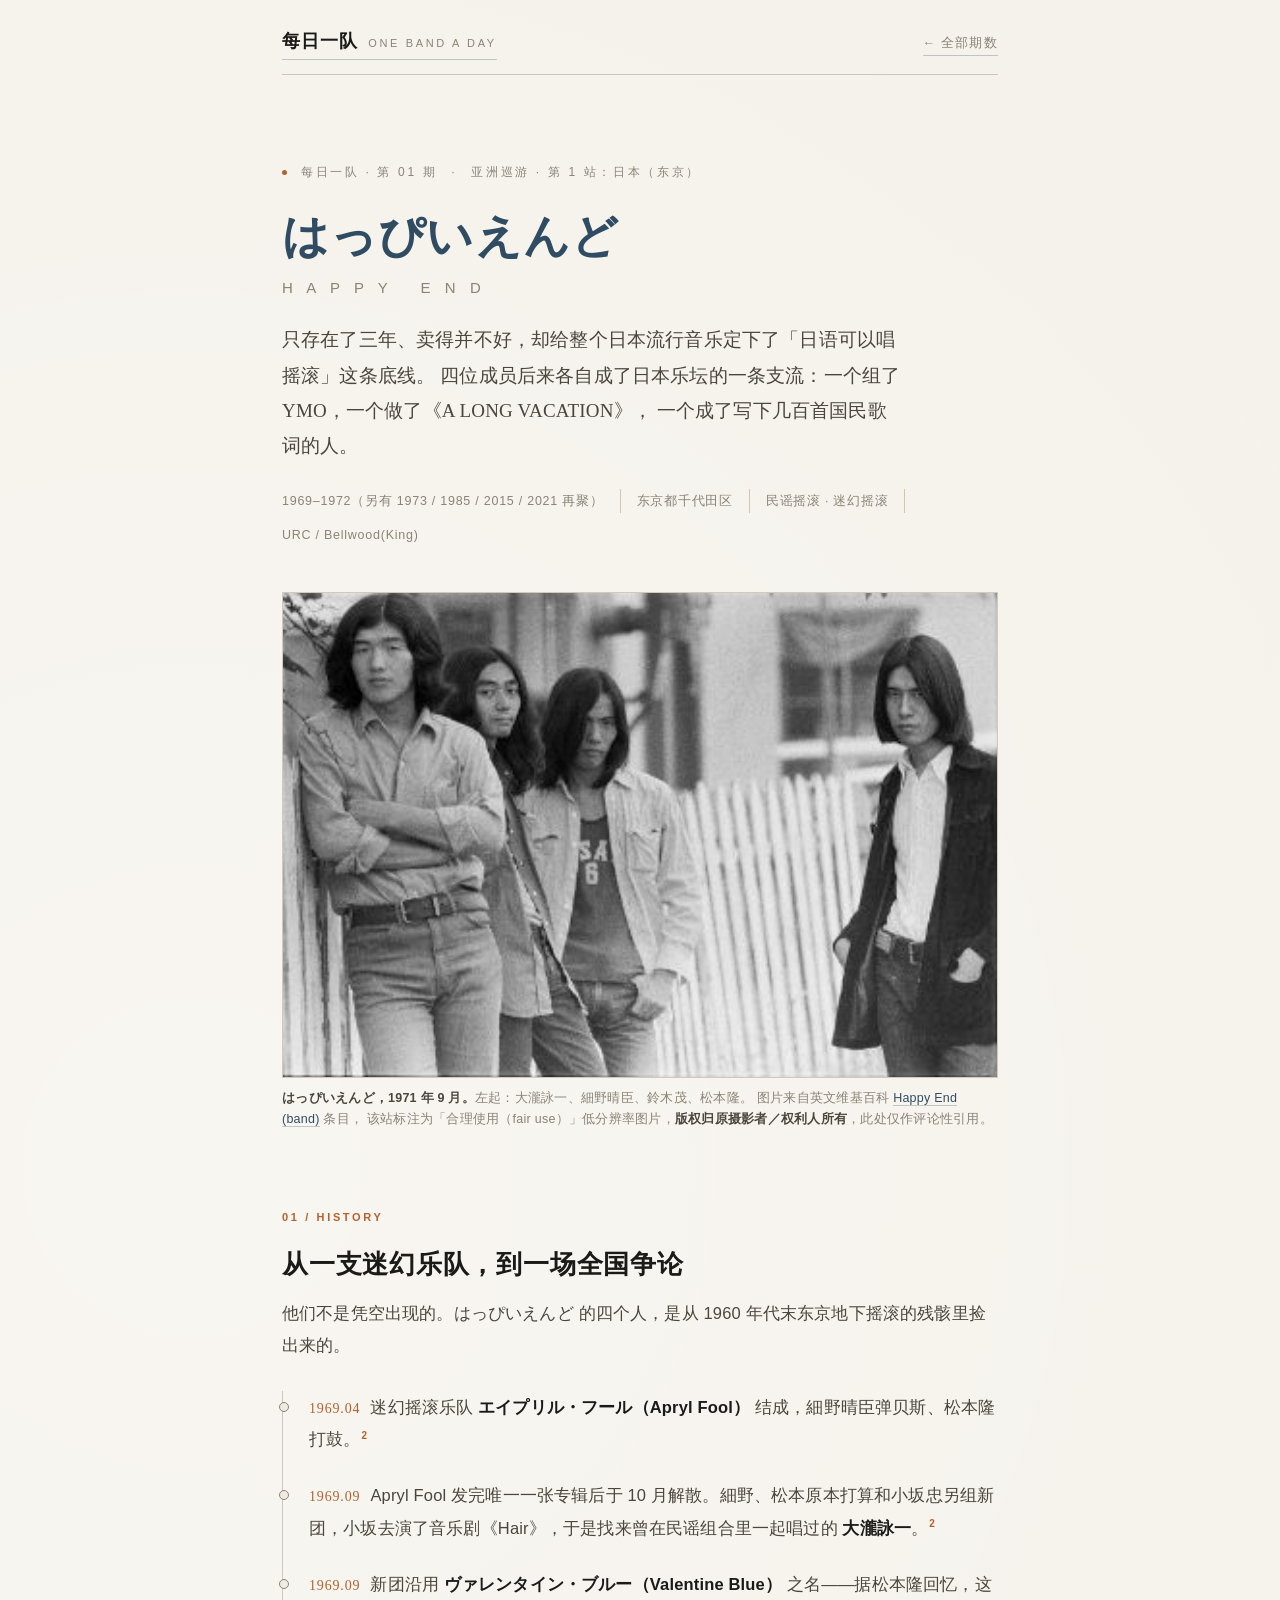
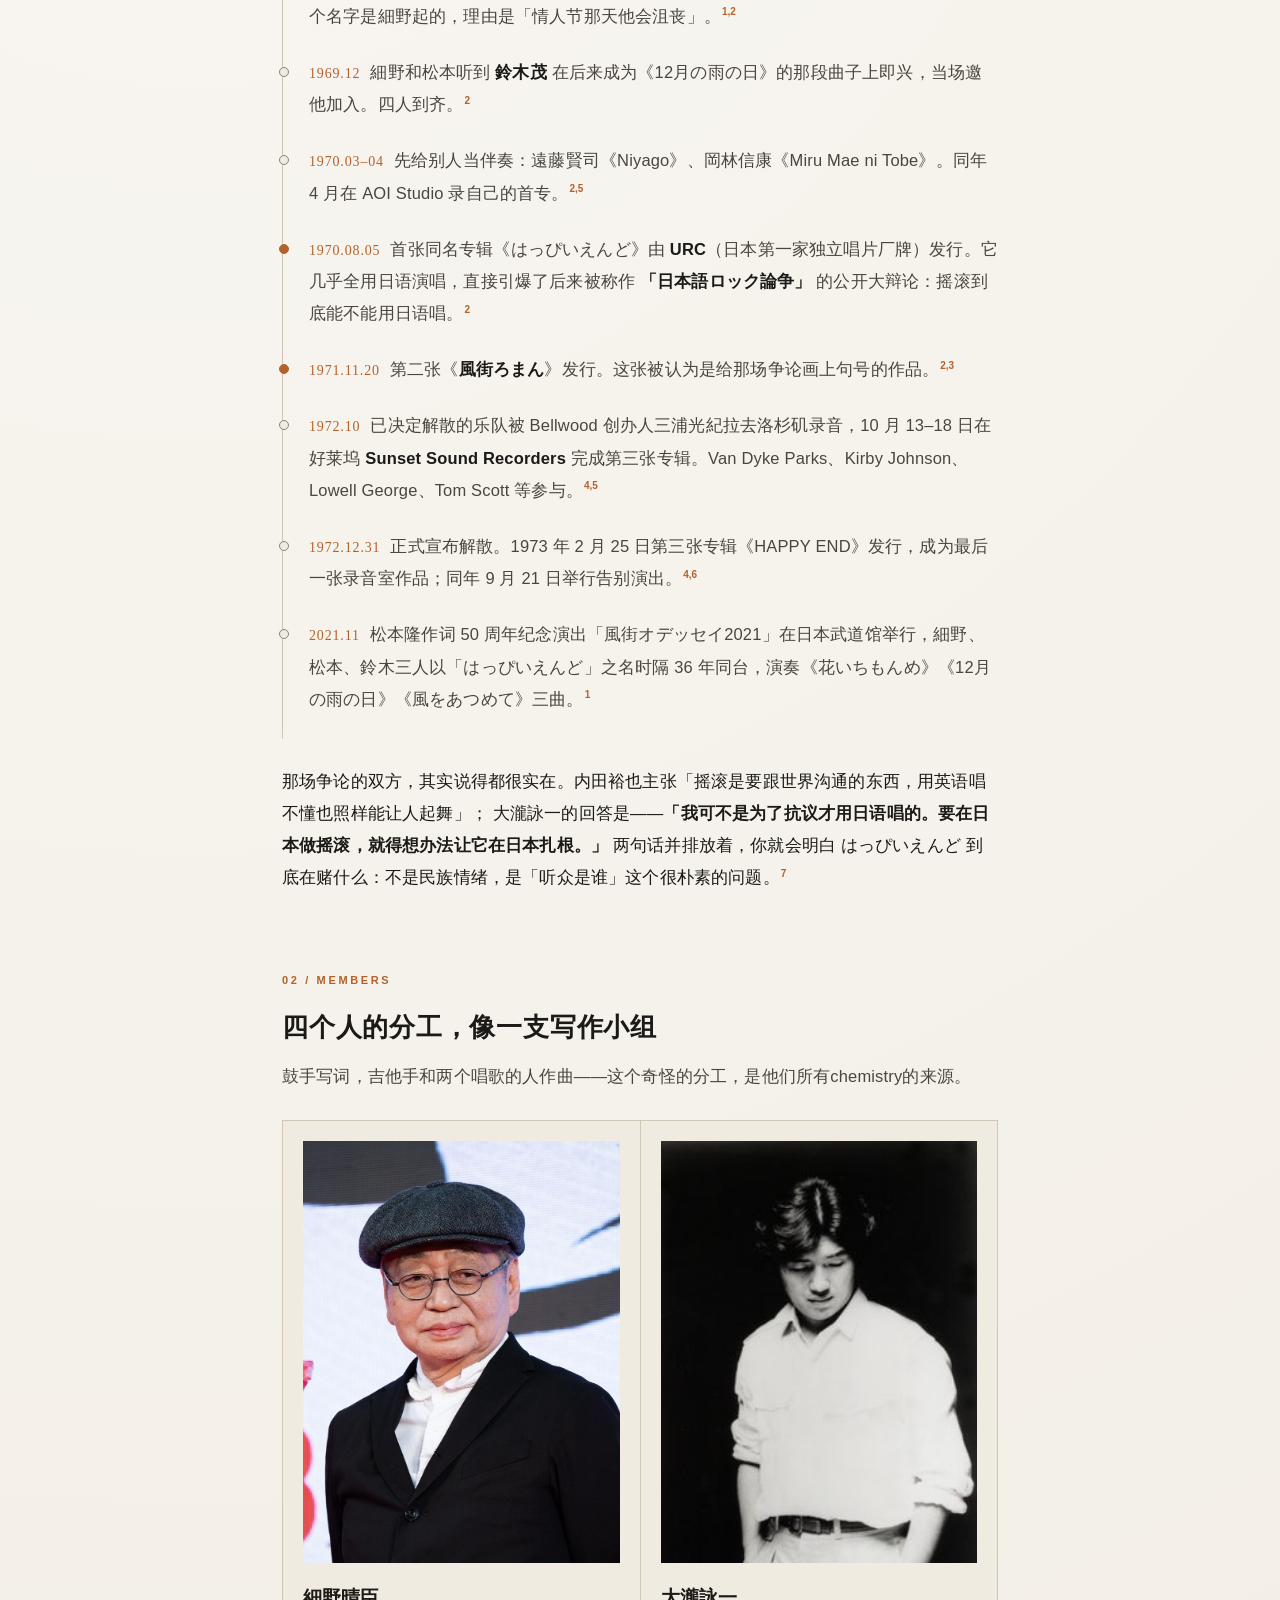
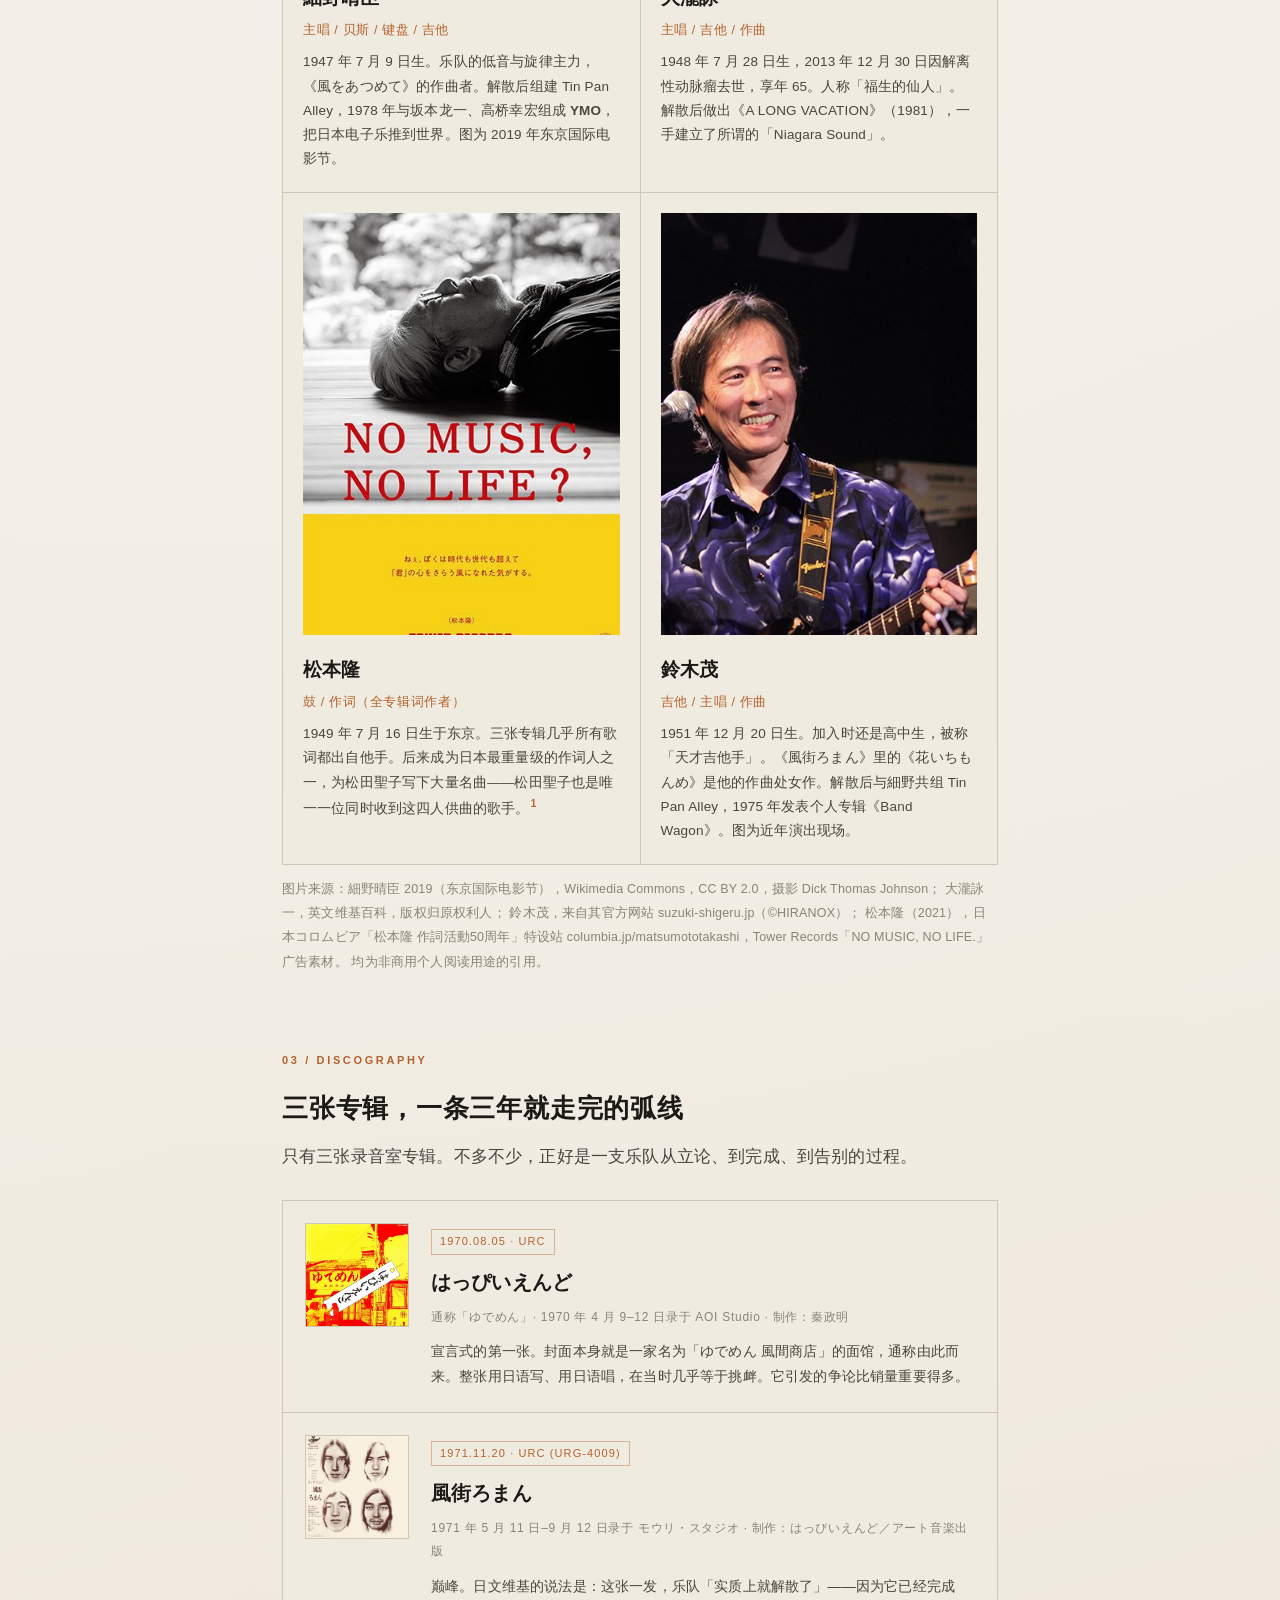
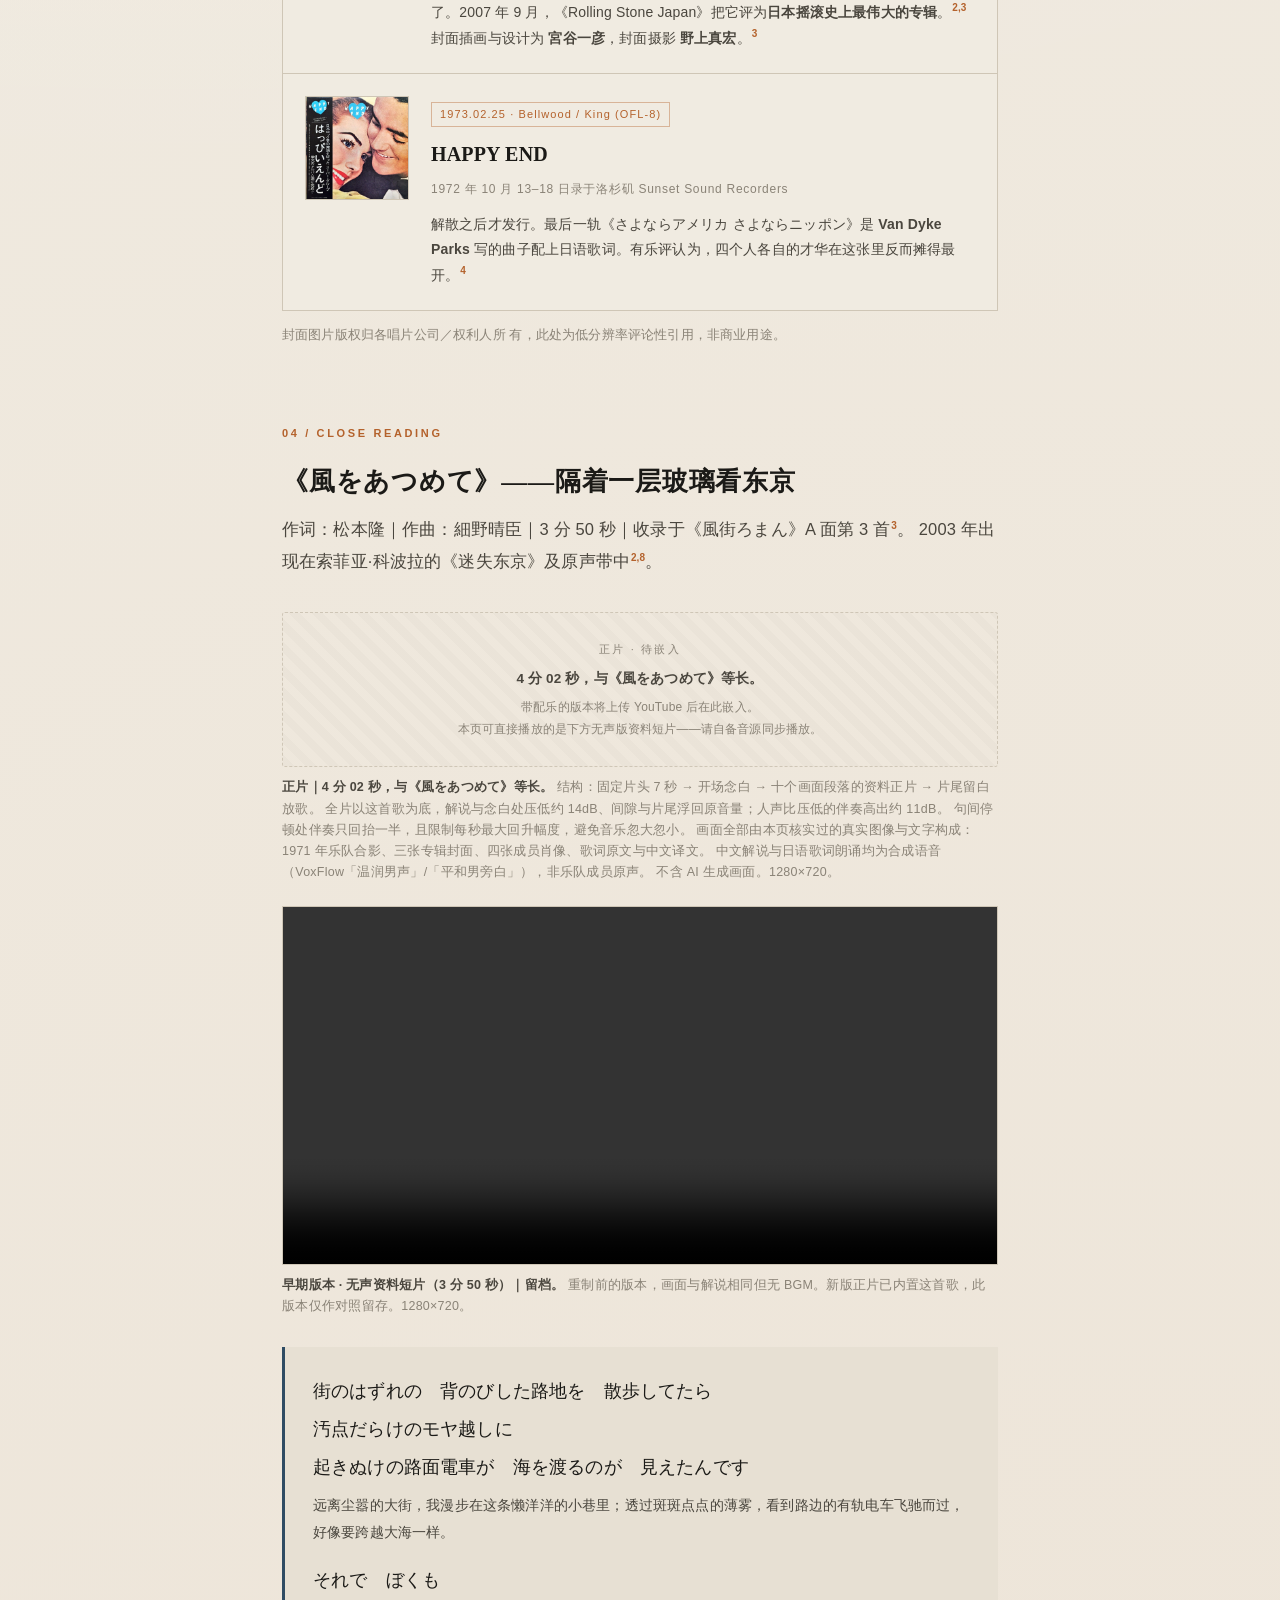
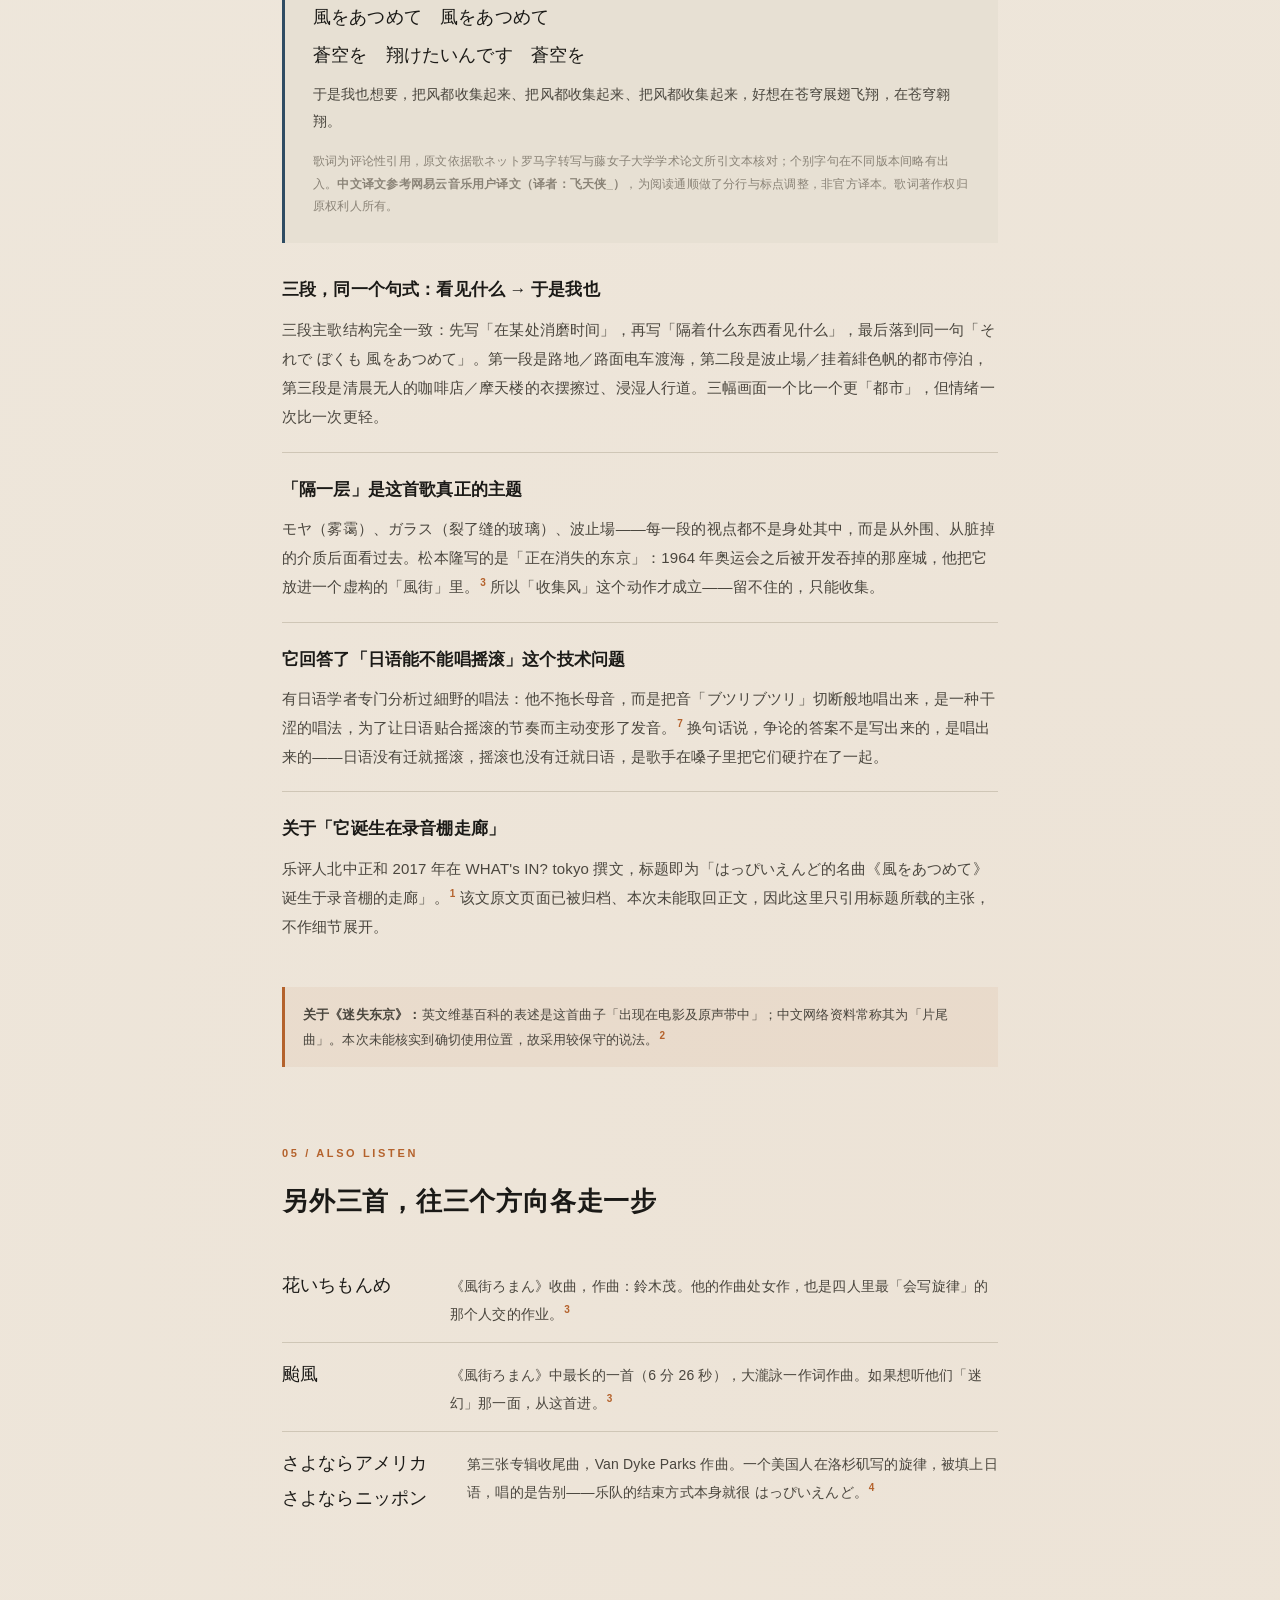
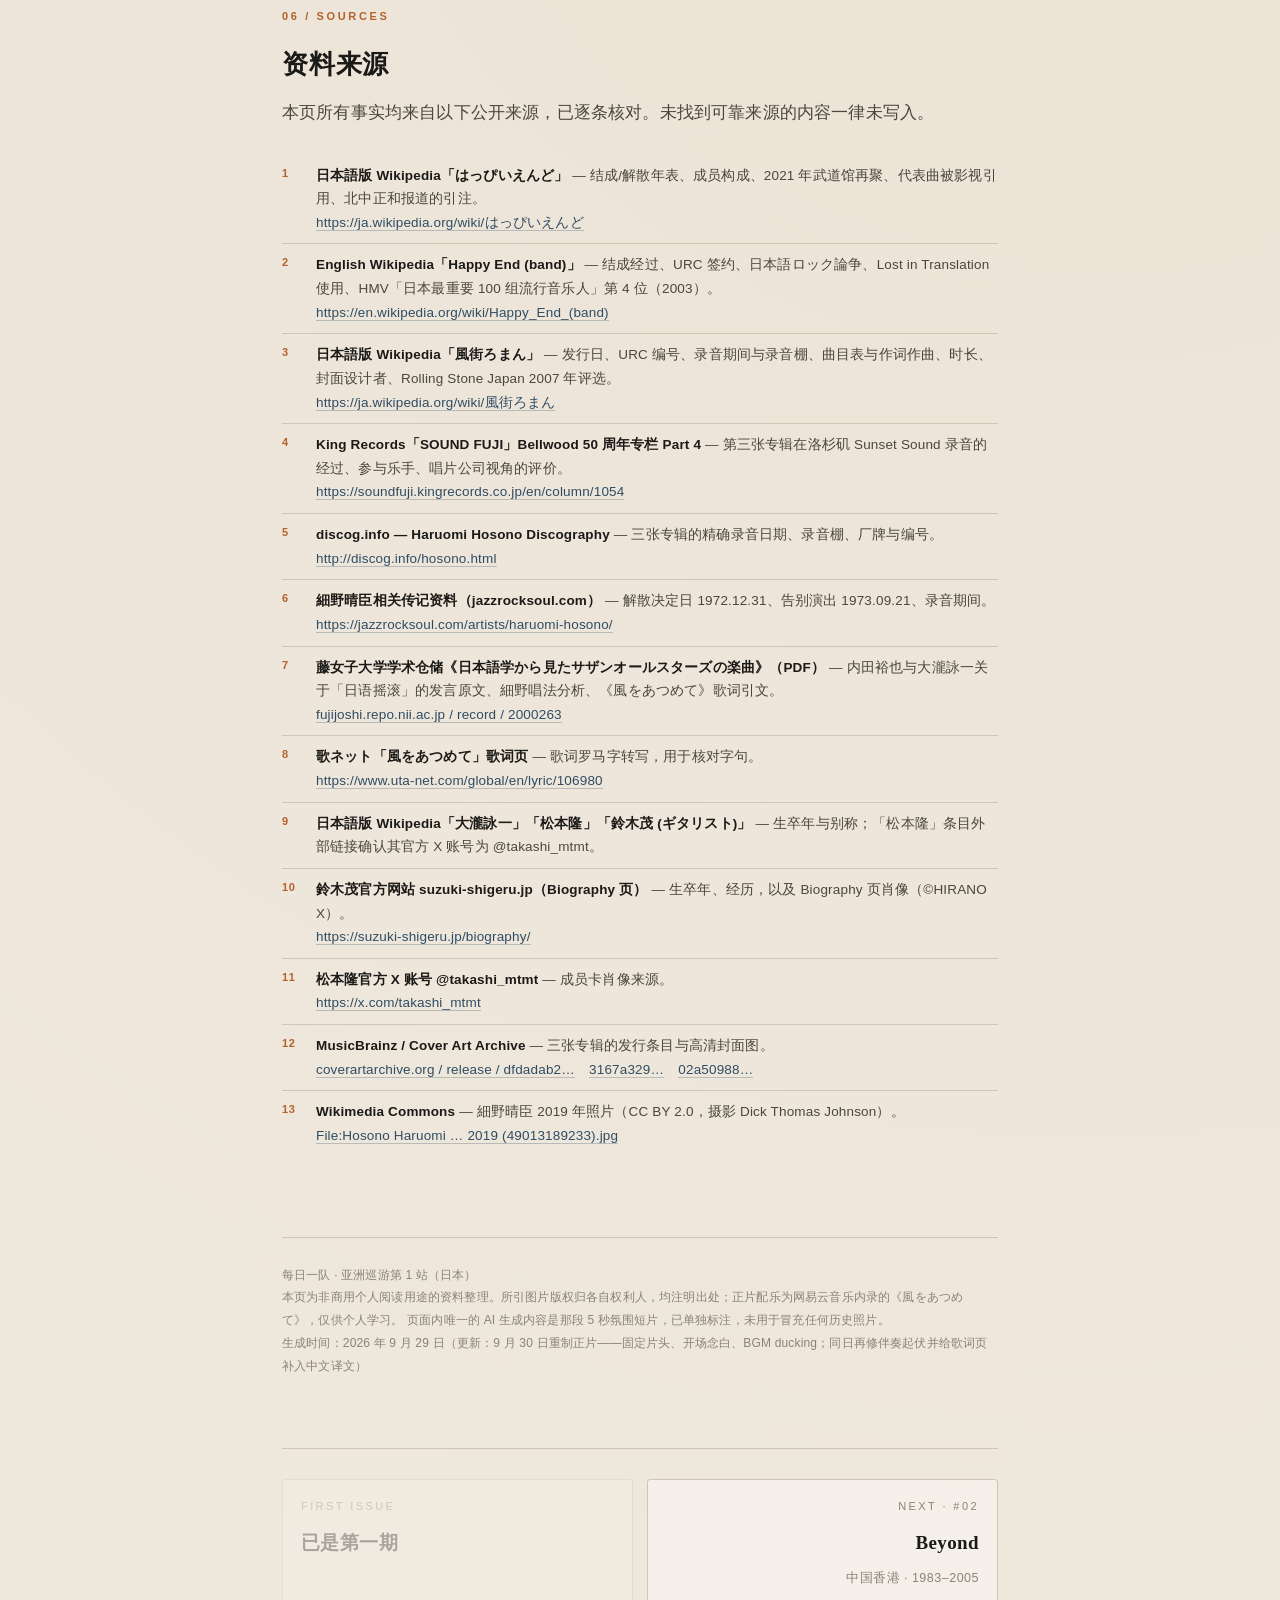
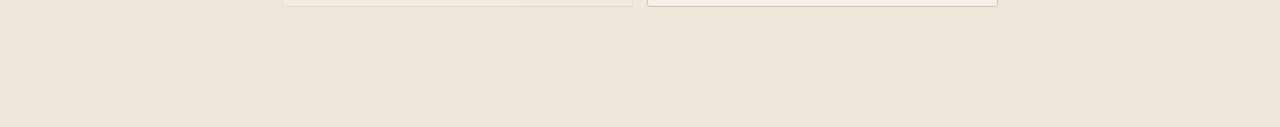
==== 01-happy-end.html @ 96186824 "每日一队 · 第01-02期（はっぴいえんど / Beyond）" ====
<!DOCTYPE html>
<html lang="zh-CN">
<head>
<meta charset="UTF-8">
<meta name="viewport" content="width=device-width, initial-scale=1.0">
<title>每日一队 #01 · はっぴいえんど（日本 · 东京）</title>
<style>
:root{
  --paper:#F0EBE1;
  --paper-2:#E7E0D3;
  --ink:#1B1A17;
  --ink-soft:#4A463E;
  --ink-faint:#8A8377;
  --sky:#2F4C63;
  --warm:#B4622C;
  --rule:#CFC6B6;
  --serif:"Songti SC","Noto Serif CJK SC","Source Han Serif SC","STSong",Georgia,serif;
  --sans:"PingFang SC","Hiragino Sans GB","Noto Sans CJK SC",-apple-system,BlinkMacSystemFont,"Helvetica Neue",sans-serif;
}
*{box-sizing:border-box;}
html{ -webkit-text-size-adjust:100%; }
body{
  margin:0; background:var(--paper); color:var(--ink);
  font-family:var(--sans); font-size:16.5px; line-height:1.95;
  letter-spacing:.01em;
  background-image:
    radial-gradient(circle at 15% 12%, rgba(255,255,255,.55), transparent 45%),
    radial-gradient(circle at 85% 78%, rgba(180,98,44,.06), transparent 50%);
}
.wrap{max-width:780px; margin:0 auto; padding:0 32px 120px;}

/* ── 页眉 ── */
.eyebrow{
  display:flex; align-items:center; gap:14px;
  padding:52px 0 0; font-size:12px; letter-spacing:.22em;
  color:var(--ink-faint); text-transform:uppercase;
}
.eyebrow .dot{width:5px;height:5px;border-radius:50%;background:var(--warm);}
h1{
  font-family:var(--serif); font-weight:600;
  font-size:clamp(38px,7vw,58px); line-height:1.18;
  margin:26px 0 6px; letter-spacing:.02em;
}
h1 .jp{display:block; font-size:clamp(30px,5.6vw,46px); color:var(--sky);}
h1 .en{display:block; font-size:15px; letter-spacing:.34em; font-family:var(--sans);
  color:var(--ink-faint); font-weight:400; margin-top:14px;}
.dek{
  font-family:var(--serif); font-size:19px; line-height:1.85; color:var(--ink-soft);
  margin:26px 0 0; max-width:620px;
}
.meta{
  display:flex; flex-wrap:wrap; gap:10px 0; margin:26px 0 0;
  font-size:12.5px; color:var(--ink-faint); letter-spacing:.06em;
}
.meta span{ padding-right:16px; margin-right:16px; border-right:1px solid var(--rule); }
.meta span:last-child{border:0;}

/* ── 主图 ── */
figure{margin:0;}
.hero{margin:44px 0 0;}
.hero img{
  width:100%; display:block; filter:contrast(1.04) saturate(.92);
  border:1px solid var(--rule);
}
figcaption{
  font-size:12.5px; color:var(--ink-faint); line-height:1.7;
  margin-top:10px; letter-spacing:.02em;
}
figcaption b{font-weight:600; color:var(--ink-soft);}

/* ── 章节 ── */
section{margin-top:76px;}
h2{
  font-family:var(--serif); font-weight:600; font-size:26px;
  margin:0 0 6px; letter-spacing:.03em;
}
h2 .num{
  font-family:var(--sans); font-size:11px; letter-spacing:.24em;
  color:var(--warm); display:block; margin-bottom:12px; text-transform:uppercase;
}
.lede{color:var(--ink-soft); margin:0 0 26px;}
p{margin:0 0 18px;}
a{color:var(--sky); text-decoration:none; border-bottom:1px solid rgba(47,76,99,.28);}
a:hover{border-bottom-color:var(--sky);}

/* 上标引用 */
sup.ref{
  font-size:10px; vertical-align:super; color:var(--warm); font-weight:600;
  padding-left:1px; letter-spacing:0;
}

/* ── 时间线 ── */
.tl{margin:30px 0 0; border-left:1px solid var(--rule); padding-left:0;}
.tl li{
  list-style:none; position:relative; padding:0 0 24px 26px; margin:0;
}
.tl li:before{
  content:""; position:absolute; left:-4.5px; top:11px;
  width:8px; height:8px; border-radius:50%;
  background:var(--paper); border:1.5px solid var(--ink-faint);
}
.tl li.key:before{background:var(--warm); border-color:var(--warm);}
.tl .yr{
  font-family:var(--serif); font-size:14px; color:var(--warm);
  letter-spacing:.06em; margin-right:10px;
}
.tl .tx{color:var(--ink-soft);}
.tl .tx b{color:var(--ink); font-weight:600;}

/* ── 成员 ── */
.members{
  display:grid; grid-template-columns:repeat(2,1fr); gap:1px;
  background:var(--rule); border:1px solid var(--rule); margin-top:28px;
}
.member{background:var(--paper); padding:20px;}
.member .ph{
  width:100%; aspect-ratio:3/4; object-fit:cover; object-position:top center;
  display:block; background:var(--paper-2); filter:saturate(.9);
}
.member .noph{
  width:100%; aspect-ratio:3/4; display:flex; flex-direction:column;
  align-items:center; justify-content:center; gap:8px;
  background:
    repeating-linear-gradient(135deg,var(--paper-2) 0 8px,transparent 8px 16px);
  border:1px dashed var(--rule); text-align:center; padding:12px;
}
.member .noph em{
  font-style:normal; font-family:var(--serif); font-size:22px; color:var(--ink);
}
.member .noph small{font-size:11px; color:var(--ink-faint); line-height:1.6;}
.member h3{
  font-family:var(--serif); font-size:19px; margin:16px 0 2px; font-weight:600;
}
.member .role{font-size:12.5px; color:var(--warm); letter-spacing:.05em; margin-bottom:8px;}
.member .bio{font-size:13.5px; line-height:1.8; color:var(--ink-soft); margin:0;}

/* ── 专辑 ── */
.albums{margin-top:28px; display:flex; flex-direction:column; gap:1px; background:var(--rule); border:1px solid var(--rule);}
.album{background:var(--paper); display:flex; gap:22px; padding:22px;}
.album img{width:104px; height:104px; object-fit:cover; flex:none; border:1px solid var(--rule);}
.album .info h3{font-family:var(--serif); font-size:20px; margin:0 0 4px; font-weight:600;}
.album .info .spec{font-size:12px; color:var(--ink-faint); letter-spacing:.06em; margin-bottom:10px;}
.album .info p{font-size:14px; line-height:1.8; color:var(--ink-soft); margin:0;}
.album .info .tag{
  display:inline-block; font-size:11px; letter-spacing:.1em; color:var(--warm);
  border:1px solid rgba(180,98,44,.4); padding:1px 8px; margin-bottom:8px;
}

/* ── 氛围短片 ── */
.film{margin:34px 0 0;}
.film video{
  width:100%; display:block; background:#111;
  border:1px solid var(--rule);
}

/* ── 歌词引用 ── */
blockquote{
  margin:30px 0; padding:26px 28px; background:var(--paper-2);
  border-left:3px solid var(--sky);
}
blockquote .jp{
  font-family:var(--serif); font-size:18px; line-height:2.1; color:var(--ink);
  display:block; margin-bottom:6px;
}
blockquote .zh{
  font-size:14px; color:var(--ink-soft); line-height:1.9; display:block;
}
blockquote .src{
  font-size:11.5px; color:var(--ink-faint); display:block; margin-top:16px;
  letter-spacing:.02em;
}

/* ── 赏析要点 ── */
.points{margin:26px 0 0; padding:0; }
.points li{
  list-style:none; padding:0 0 20px 0; margin:0;
  border-top:1px solid var(--rule); padding-top:20px;
}
.points li:first-child{border-top:0; padding-top:0;}
.points h4{
  font-family:var(--serif); font-size:17px; margin:0 0 8px; font-weight:600;
}
.points p{font-size:15px; color:var(--ink-soft); margin:0;}

/* ── 延伸曲目 ── */
.tracks{margin:26px 0 0; padding:0;}
.tracks li{
  list-style:none; display:flex; gap:18px; align-items:baseline;
  padding:14px 0; border-top:1px solid var(--rule);
}
.tracks li:first-child{border-top:0;}
.tracks .t{font-family:var(--serif); font-size:18px; min-width:150px;}
.tracks .d{font-size:14px; color:var(--ink-soft);}

/* ── 图注警告 ── */
.note{
  margin:26px 0 0; padding:16px 18px; font-size:13px; line-height:1.8;
  color:var(--ink-soft); background:rgba(180,98,44,.07);
  border-left:3px solid var(--warm);
}

/* ── 来源 ── */
.sources{margin-top:26px; padding:0; counter-reset:s;}
.sources li{
  list-style:none; counter-increment:s; position:relative;
  padding:9px 0 9px 34px; font-size:13.5px; line-height:1.75; color:var(--ink-soft);
  border-top:1px solid var(--rule); word-break:break-all;
}
.sources li:first-child{border-top:0;}
.sources li:before{
  content:counter(s); position:absolute; left:0; top:9px;
  font-size:11px; color:var(--warm); font-weight:600; letter-spacing:.05em;
}
.sources li b{color:var(--ink); font-weight:600;}

footer{
  margin-top:80px; padding-top:26px; border-top:1px solid var(--rule);
  font-size:12px; color:var(--ink-faint); line-height:1.9;
}
@media (max-width:640px){
  .wrap{padding:0 20px 80px;}
  .members{grid-template-columns:1fr;}
  .album{flex-direction:column; gap:14px;}
  .album img{width:88px;height:88px;}
  .tracks li{flex-direction:column; gap:4px;}
  .tracks .t{min-width:0;}
}
</style>
<link rel="stylesheet" href="assets/site.css">
</head>
<body>
<div class="wrap">

  <div class="site-bar">
    <a class="brand" href="index.html">每日一队<em>One Band a Day</em></a>
    <a class="back" href="index.html">← 全部期数</a>
  </div>


  <div class="eyebrow">
    <span class="dot"></span>
    <span>每日一队 · 第 01 期</span>
    <span>·</span>
    <span>亚洲巡游 · 第 1 站：日本（东京）</span>
  </div>

  <h1>
    <span class="jp">はっぴいえんど</span>
    <span class="en">H A P P Y &nbsp; E N D</span>
  </h1>

  <p class="dek">
    只存在了三年、卖得并不好，却给整个日本流行音乐定下了「日语可以唱摇滚」这条底线。
    四位成员后来各自成了日本乐坛的一条支流：一个组了 YMO，一个做了《A LONG VACATION》，
    一个成了写下几百首国民歌词的人。
  </p>

  <div class="meta">
    <span>1969–1972（另有 1973 / 1985 / 2015 / 2021 再聚）</span>
    <span>东京都千代田区</span>
    <span>民谣摇滚 · 迷幻摇滚</span>
    <span>URC / Bellwood(King)</span>
  </div>

  <figure class="hero">
    <img src="assets/HE-band-1971.jpg" alt="はっぴいえんど 1971 年合影">
    <figcaption>
      <b>はっぴいえんど，1971 年 9 月。</b>左起：大瀧詠一、細野晴臣、鈴木茂、松本隆。
      图片来自英文维基百科 <a href="https://en.wikipedia.org/wiki/Happy_End_(band)" target="_blank" rel="noopener">Happy End (band)</a> 条目，
      该站标注为「合理使用（fair use）」低分辨率图片，<b>版权归原摄影者／权利人所有</b>，此处仅作评论性引用。
    </figcaption>
  </figure>

  <!-- ═══ 01 历史 ═══ -->
  <section>
    <h2><span class="num">01 / History</span>从一支迷幻乐队，到一场全国争论</h2>
    <p class="lede">
      他们不是凭空出现的。はっぴいえんど 的四个人，是从 1960 年代末东京地下摇滚的残骸里捡出来的。
    </p>

    <ul class="tl">
      <li><span class="yr">1969.04</span><span class="tx">迷幻摇滚乐队 <b>エイプリル・フール（Apryl Fool）</b> 结成，細野晴臣弹贝斯、松本隆打鼓。</span><sup class="ref">2</sup></li>
      <li><span class="yr">1969.09</span><span class="tx">Apryl Fool 发完唯一一张专辑后于 10 月解散。細野、松本原本打算和小坂忠另组新团，小坂去演了音乐剧《Hair》，于是找来曾在民谣组合里一起唱过的 <b>大瀧詠一</b>。</span><sup class="ref">2</sup></li>
      <li><span class="yr">1969.09</span><span class="tx">新团沿用 <b>ヴァレンタイン・ブルー（Valentine Blue）</b> 之名——据松本隆回忆，这个名字是細野起的，理由是「情人节那天他会沮丧」。</span><sup class="ref">1,2</sup></li>
      <li><span class="yr">1969.12</span><span class="tx">細野和松本听到 <b>鈴木茂</b> 在后来成为《12月の雨の日》的那段曲子上即兴，当场邀他加入。四人到齐。</span><sup class="ref">2</sup></li>
      <li><span class="yr">1970.03–04</span><span class="tx">先给别人当伴奏：遠藤賢司《Niyago》、岡林信康《Miru Mae ni Tobe》。同年 4 月在 AOI Studio 录自己的首专。</span><sup class="ref">2,5</sup></li>
      <li class="key"><span class="yr">1970.08.05</span><span class="tx">首张同名专辑《はっぴいえんど》由 <b>URC</b>（日本第一家独立唱片厂牌）发行。它几乎全用日语演唱，直接引爆了后来被称作 <b>「日本語ロック論争」</b> 的公开大辩论：摇滚到底能不能用日语唱。</span><sup class="ref">2</sup></li>
      <li class="key"><span class="yr">1971.11.20</span><span class="tx">第二张《<b>風街ろまん</b>》发行。这张被认为是给那场争论画上句号的作品。</span><sup class="ref">2,3</sup></li>
      <li><span class="yr">1972.10</span><span class="tx">已决定解散的乐队被 Bellwood 创办人三浦光紀拉去洛杉矶录音，10 月 13–18 日在好莱坞 <b>Sunset Sound Recorders</b> 完成第三张专辑。Van Dyke Parks、Kirby Johnson、Lowell George、Tom Scott 等参与。</span><sup class="ref">4,5</sup></li>
      <li><span class="yr">1972.12.31</span><span class="tx">正式宣布解散。1973 年 2 月 25 日第三张专辑《HAPPY END》发行，成为最后一张录音室作品；同年 9 月 21 日举行告别演出。</span><sup class="ref">4,6</sup></li>
      <li><span class="yr">2021.11</span><span class="tx">松本隆作词 50 周年纪念演出「風街オデッセイ2021」在日本武道馆举行，細野、松本、鈴木三人以「はっぴいえんど」之名时隔 36 年同台，演奏《花いちもんめ》《12月の雨の日》《風をあつめて》三曲。</span><sup class="ref">1</sup></li>
    </ul>

    <p style="margin-top:26px">
      那场争论的双方，其实说得都很实在。内田裕也主张「摇滚是要跟世界沟通的东西，用英语唱不懂也照样能让人起舞」；
      大瀧詠一的回答是——<b>「我可不是为了抗议才用日语唱的。要在日本做摇滚，就得想办法让它在日本扎根。」</b>
      两句话并排放着，你就会明白 はっぴいえんど 到底在赌什么：不是民族情绪，是「听众是谁」这个很朴素的问题。<sup class="ref">7</sup>
    </p>
  </section>

  <!-- ═══ 02 成员 ═══ -->
  <section>
    <h2><span class="num">02 / Members</span>四个人的分工，像一支写作小组</h2>
    <p class="lede">
      鼓手写词，吉他手和两个唱歌的人作曲——这个奇怪的分工，是他们所有chemistry的来源。
    </p>

    <div class="members">
      <div class="member">
        <img class="ph" src="assets/hosono-2019-s.jpg" alt="細野晴臣（2019）">
        <h3>細野晴臣</h3>
        <div class="role">主唱 / 贝斯 / 键盘 / 吉他</div>
        <p class="bio">1947 年 7 月 9 日生。乐队的低音与旋律主力，《風をあつめて》的作曲者。解散后组建 Tin Pan Alley，1978 年与坂本龙一、高桥幸宏组成 <b>YMO</b>，把日本电子乐推到世界。图为 2019 年东京国际电影节。</p>
      </div>
      <div class="member">
        <img class="ph" src="assets/ohtaki.png" alt="大瀧詠一">
        <h3>大瀧詠一</h3>
        <div class="role">主唱 / 吉他 / 作曲</div>
        <p class="bio">1948 年 7 月 28 日生，2013 年 12 月 30 日因解离性动脉瘤去世，享年 65。人称「福生的仙人」。解散后做出《A LONG VACATION》（1981），一手建立了所谓的「Niagara Sound」。</p>
      </div>
      <div class="member">
        <img class="ph" src="assets/matsumoto-nmnl-2021.jpg" alt="松本隆（2021）" style="object-position:center 22%;">
        <h3>松本隆</h3>
        <div class="role">鼓 / 作词（全专辑词作者）</div>
        <p class="bio">1949 年 7 月 16 日生于东京。三张专辑几乎所有歌词都出自他手。后来成为日本最重量级的作词人之一，为松田聖子写下大量名曲——松田聖子也是唯一一位同时收到这四人供曲的歌手。<sup class="ref">1</sup></p>
      </div>
      <div class="member">
        <img class="ph" src="assets/suzuki-bio.jpg" alt="鈴木茂（演出现场）" style="object-position:center 28%;">
        <h3>鈴木茂</h3>
        <div class="role">吉他 / 主唱 / 作曲</div>
        <p class="bio">1951 年 12 月 20 日生。加入时还是高中生，被称「天才吉他手」。《風街ろまん》里的《花いちもんめ》是他的作曲处女作。解散后与細野共组 Tin Pan Alley，1975 年发表个人专辑《Band Wagon》。图为近年演出现场。</p>
      </div>
    </div>
    <p style="font-size:12.5px;color:var(--ink-faint);margin-top:12px">
      图片来源：細野晴臣 2019（东京国际电影节），Wikimedia Commons，CC BY 2.0，摄影 Dick Thomas Johnson；
      大瀧詠一，英文维基百科，版权归原权利人；
      鈴木茂，来自其官方网站 suzuki-shigeru.jp（©HIRANOX）；
      松本隆（2021），日本コロムビア「松本隆 作詞活動50周年」特设站 columbia.jp/matsumototakashi，Tower Records「NO MUSIC, NO LIFE.」广告素材。
      均为非商用个人阅读用途的引用。
    </p>
  </section>

  <!-- ═══ 03 三张专辑 ═══ -->
  <section>
    <h2><span class="num">03 / Discography</span>三张专辑，一条三年就走完的弧线</h2>
    <p class="lede">只有三张录音室专辑。不多不少，正好是一支乐队从立论、到完成、到告别的过程。</p>

    <div class="albums">
      <div class="album">
        <img src="assets/cover-1970-hd.jpg" alt="はっぴいえんど 首张专辑封面">
        <div class="info">
          <span class="tag">1970.08.05 · URC</span>
          <h3>はっぴいえんど</h3>
          <div class="spec">通称「ゆでめん」· 1970 年 4 月 9–12 日录于 AOI Studio · 制作：秦政明</div>
          <p>宣言式的第一张。封面本身就是一家名为「ゆでめん 風間商店」的面馆，通称由此而来。整张用日语写、用日语唱，在当时几乎等于挑衅。它引发的争论比销量重要得多。</p>
        </div>
      </div>
      <div class="album">
        <img src="assets/cover-1971-kazemachi-hd.jpg" alt="風街ろまん 专辑封面">
        <div class="info">
          <span class="tag">1971.11.20 · URC (URG-4009)</span>
          <h3>風街ろまん</h3>
          <div class="spec">1971 年 5 月 11 日–9 月 12 日录于 モウリ・スタジオ · 制作：はっぴいえんど／アート音楽出版</div>
          <p>巅峰。日文维基的说法是：这张一发，乐队「实质上就解散了」——因为它已经完成了。2007 年 9 月，《Rolling Stone Japan》把它评为<b>日本摇滚史上最伟大的专辑</b>。<sup class="ref">2,3</sup> 封面插画与设计为 <b>宮谷一彦</b>，封面摄影 <b>野上真宏</b>。<sup class="ref">3</sup></p>
        </div>
      </div>
      <div class="album">
        <img src="assets/cover-1973-hd.jpg" alt="HAPPY END 专辑封面">
        <div class="info">
          <span class="tag">1973.02.25 · Bellwood / King (OFL-8)</span>
          <h3>HAPPY END</h3>
          <div class="spec">1972 年 10 月 13–18 日录于洛杉矶 Sunset Sound Recorders</div>
          <p>解散之后才发行。最后一轨《さよならアメリカ さよならニッポン》是 <b>Van Dyke Parks</b> 写的曲子配上日语歌词。有乐评认为，四个人各自的才华在这张里反而摊得最开。<sup class="ref">4</sup></p>
        </div>
      </div>
    </div>
    <p style="font-size:12.5px;color:var(--ink-faint);margin-top:12px">
      封面图片版权归各唱片公司／权利人所 有，此处为低分辨率评论性引用，非商业用途。
    </p>
  </section>

  <!-- ═══ 04 经典赏析 ═══ -->
  <section>
    <h2><span class="num">04 / Close Reading</span>《風をあつめて》——隔着一层玻璃看东京</h2>
    <p class="lede">
      作词：松本隆｜作曲：細野晴臣｜3 分 50 秒｜收录于《風街ろまん》A 面第 3 首<sup class="ref">3</sup>。
      2003 年出现在索菲亚·科波拉的《迷失东京》及原声带中<sup class="ref">2,8</sup>。
    </p>

    <figure class="film">
          <div class="yt-slot">
      <div class="tag">正片 · 待嵌入</div>
      <p><b>4 分 02 秒，与《風をあつめて》等长。</b></p>
      <p class="why">带配乐的版本将上传 YouTube 后在此嵌入。<br>本页可直接播放的是下方无声版资料短片——请自备音源同步播放。</p>
    </div>
      <figcaption>
        <b>正片｜4 分 02 秒，与《風をあつめて》等长。</b>
        结构：固定片头 7 秒 → 开场念白 → 十个画面段落的资料正片 → 片尾留白放歌。
        全片以这首歌为底，解说与念白处压低约 14dB、间隙与片尾浮回原音量；人声比压低的伴奏高出约 11dB。
        句间停顿处伴奏只回抬一半，且限制每秒最大回升幅度，避免音乐忽大忽小。
        画面全部由本页核实过的真实图像与文字构成：1971 年乐队合影、三张专辑封面、四张成员肖像、歌词原文与中文译文。
        中文解说与日语歌词朗诵均为合成语音（VoxFlow「温润男声」/「平和男旁白」），非乐队成员原声。
        不含 AI 生成画面。1280×720。
      </figcaption>
    </figure>

    <figure class="film" style="margin-top:22px">
      <video src="01-happy-end-film.mp4" controls muted playsinline preload="metadata"></video>
      <figcaption>
        <b>早期版本 · 无声资料短片（3 分 50 秒）｜留档。</b>
        重制前的版本，画面与解说相同但无 BGM。新版正片已内置这首歌，此版本仅作对照留存。1280×720。
      </figcaption>
    </figure>

    

    <blockquote>
      <span class="jp">街のはずれの　背のびした路地を　散歩してたら<br>汚点だらけのモヤ越しに<br>起きぬけの路面電車が　海を渡るのが　見えたんです</span>
      <span class="zh">远离尘嚣的大街，我漫步在这条懒洋洋的小巷里；透过斑斑点点的薄雾，看到路边的有轨电车飞驰而过，好像要跨越大海一样。</span>
      <span class="jp" style="margin-top:16px">それで　ぼくも<br>風をあつめて　風をあつめて<br>蒼空を　翔けたいんです　蒼空を</span>
      <span class="zh">于是我也想要，把风都收集起来、把风都收集起来、把风都收集起来，好想在苍穹展翅飞翔，在苍穹翱翔。</span>
      <span class="src">歌词为评论性引用，原文依据歌ネット罗马字转写与藤女子大学学术论文所引文本核对；个别字句在不同版本间略有出入。<b>中文译文参考网易云音乐用户译文（译者：飞天侠_）</b>，为阅读通顺做了分行与标点调整，非官方译本。歌词著作权归原权利人所有。</span>
    </blockquote>

    <ul class="points">
      <li>
        <h4>三段，同一个句式：看见什么 → 于是我也</h4>
        <p>三段主歌结构完全一致：先写「在某处消磨时间」，再写「隔着什么东西看见什么」，最后落到同一句「それで ぼくも 風をあつめて」。第一段是路地／路面电车渡海，第二段是波止場／挂着緋色帆的都市停泊，第三段是清晨无人的咖啡店／摩天楼的衣摆擦过、浸湿人行道。三幅画面一个比一个更「都市」，但情绪一次比一次更轻。</p>
      </li>
      <li>
        <h4>「隔一层」是这首歌真正的主题</h4>
        <p>モヤ（雾霭）、ガラス（裂了缝的玻璃）、波止場——每一段的视点都不是身处其中，而是从外围、从脏掉的介质后面看过去。松本隆写的是「正在消失的东京」：1964 年奥运会之后被开发吞掉的那座城，他把它放进一个虚构的「風街」里。<sup class="ref">3</sup> 所以「收集风」这个动作才成立——留不住的，只能收集。</p>
      </li>
      <li>
        <h4>它回答了「日语能不能唱摇滚」这个技术问题</h4>
        <p>有日语学者专门分析过細野的唱法：他不拖长母音，而是把音「ブツリブツリ」切断般地唱出来，是一种干涩的唱法，为了让日语贴合摇滚的节奏而主动变形了发音。<sup class="ref">7</sup> 换句话说，争论的答案不是写出来的，是唱出来的——日语没有迁就摇滚，摇滚也没有迁就日语，是歌手在嗓子里把它们硬拧在了一起。</p>
      </li>
      <li>
        <h4>关于「它诞生在录音棚走廊」</h4>
        <p>乐评人北中正和 2017 年在 WHAT's IN? tokyo 撰文，标题即为「はっぴいえんど的名曲《風をあつめて》诞生于录音棚的走廊」。<sup class="ref">1</sup> 该文原文页面已被归档、本次未能取回正文，因此这里只引用标题所载的主张，不作细节展开。</p>
      </li>
    </ul>

    <div class="note">
      <b>关于《迷失东京》：</b>英文维基百科的表述是这首曲子「出现在电影及原声带中」；中文网络资料常称其为「片尾曲」。本次未能核实到确切使用位置，故采用较保守的说法。<sup class="ref">2</sup>
    </div>
  </section>

  <!-- ═══ 05 延伸 ═══ -->
  <section>
    <h2><span class="num">05 / Also Listen</span>另外三首，往三个方向各走一步</h2>
    <ul class="tracks">
      <li><span class="t">花いちもんめ</span><span class="d">《風街ろまん》收曲，作曲：鈴木茂。他的作曲处女作，也是四人里最「会写旋律」的那个人交的作业。<sup class="ref">3</sup></span></li>
      <li><span class="t">颱風</span><span class="d">《風街ろまん》中最长的一首（6 分 26 秒），大瀧詠一作词作曲。如果想听他们「迷幻」那一面，从这首进。<sup class="ref">3</sup></span></li>
      <li><span class="t">さよならアメリカ さよならニッポン</span><span class="d">第三张专辑收尾曲，Van Dyke Parks 作曲。一个美国人在洛杉矶写的旋律，被填上日语，唱的是告别——乐队的结束方式本身就很 はっぴいえんど。<sup class="ref">4</sup></span></li>
    </ul>
  </section>

  <!-- ═══ 06 来源 ═══ -->
  <section>
    <h2><span class="num">06 / Sources</span>资料来源</h2>
    <p class="lede">本页所有事实均来自以下公开来源，已逐条核对。未找到可靠来源的内容一律未写入。</p>
    <ol class="sources">
      <li><b>日本語版 Wikipedia「はっぴいえんど」</b> — 结成/解散年表、成员构成、2021 年武道馆再聚、代表曲被影视引用、北中正和报道的引注。<br><a href="https://ja.wikipedia.org/wiki/はっぴいえんど" target="_blank" rel="noopener">https://ja.wikipedia.org/wiki/はっぴいえんど</a></li>
      <li><b>English Wikipedia「Happy End (band)」</b> — 结成经过、URC 签约、日本語ロック論争、Lost in Translation 使用、HMV「日本最重要 100 组流行音乐人」第 4 位（2003）。<br><a href="https://en.wikipedia.org/wiki/Happy_End_(band)" target="_blank" rel="noopener">https://en.wikipedia.org/wiki/Happy_End_(band)</a></li>
      <li><b>日本語版 Wikipedia「風街ろまん」</b> — 发行日、URC 编号、录音期间与录音棚、曲目表与作词作曲、时长、封面设计者、Rolling Stone Japan 2007 年评选。<br><a href="https://ja.wikipedia.org/wiki/風街ろまん" target="_blank" rel="noopener">https://ja.wikipedia.org/wiki/風街ろまん</a></li>
      <li><b>King Records「SOUND FUJI」Bellwood 50 周年专栏 Part 4</b> — 第三张专辑在洛杉矶 Sunset Sound 录音的经过、参与乐手、唱片公司视角的评价。<br><a href="https://soundfuji.kingrecords.co.jp/en/column/1054" target="_blank" rel="noopener">https://soundfuji.kingrecords.co.jp/en/column/1054</a></li>
      <li><b>discog.info — Haruomi Hosono Discography</b> — 三张专辑的精确录音日期、录音棚、厂牌与编号。<br><a href="http://discog.info/hosono.html" target="_blank" rel="noopener">http://discog.info/hosono.html</a></li>
      <li><b>細野晴臣相关传记资料（jazzrocksoul.com）</b> — 解散决定日 1972.12.31、告别演出 1973.09.21、录音期间。<br><a href="https://jazzrocksoul.com/artists/haruomi-hosono/" target="_blank" rel="noopener">https://jazzrocksoul.com/artists/haruomi-hosono/</a></li>
      <li><b>藤女子大学学术仓储《日本語学から見たサザンオールスターズの楽曲》（PDF）</b> — 内田裕也与大瀧詠一关于「日语摇滚」的发言原文、細野唱法分析、《風をあつめて》歌词引文。<br><a href="https://fujijoshi.repo.nii.ac.jp/record/2000263/files/%E6%97%A5%E6%9C%AC%E8%AA%9E%E5%AD%A6%E3%81%8B%E3%82%89%E8%A6%8B%E3%81%9F%E3%82%B5%E3%82%B6%E3%83%B3%E3%82%AA%E3%83%BC%E3%83%AB%E3%82%B9%E3%82%BF%E3%83%BC%E3%82%BA%E3%81%AE%E6%A5%BD%E6%9B%B2.pdf" target="_blank" rel="noopener">fujijoshi.repo.nii.ac.jp / record / 2000263</a></li>
      <li><b>歌ネット「風をあつめて」歌词页</b> — 歌词罗马字转写，用于核对字句。<br><a href="https://www.uta-net.com/global/en/lyric/106980" target="_blank" rel="noopener">https://www.uta-net.com/global/en/lyric/106980</a></li>
      <li><b>日本語版 Wikipedia「大瀧詠一」「松本隆」「鈴木茂 (ギタリスト)」</b> — 生卒年与别称；「松本隆」条目外部链接确认其官方 X 账号为 @takashi_mtmt。</li>
      <li><b>鈴木茂官方网站 suzuki-shigeru.jp（Biography 页）</b> — 生卒年、经历，以及 Biography 页肖像（©HIRANOX）。<br><a href="https://suzuki-shigeru.jp/biography/" target="_blank" rel="noopener">https://suzuki-shigeru.jp/biography/</a></li>
      <li><b>松本隆官方 X 账号 @takashi_mtmt</b> — 成员卡肖像来源。<br><a href="https://x.com/takashi_mtmt" target="_blank" rel="noopener">https://x.com/takashi_mtmt</a></li>
      <li><b>MusicBrainz / Cover Art Archive</b> — 三张专辑的发行条目与高清封面图。<br><a href="https://coverartarchive.org/release/dfdadab2-459e-4694-9a2c-918adeeb03cc" target="_blank" rel="noopener">coverartarchive.org / release / dfdadab2…</a>　<a href="https://coverartarchive.org/release/3167a329-c77f-4c13-b44d-cc1003e3a9c3" target="_blank" rel="noopener">3167a329…</a>　<a href="https://coverartarchive.org/release/02a50988-dedf-4154-920e-b28730ca7ab5" target="_blank" rel="noopener">02a50988…</a></li>
      <li><b>Wikimedia Commons</b> — 細野晴臣 2019 年照片（CC BY 2.0，摄影 Dick Thomas Johnson）。<br><a href="https://commons.wikimedia.org/wiki/File:Hosono_Haruomi_from_%22No_Smoking%22_at_Opening_Ceremony_of_the_Tokyo_International_Film_Festival_2019_(49013189233).jpg" target="_blank" rel="noopener">File:Hosono Haruomi … 2019 (49013189233).jpg</a></li>
    </ol>
  </section>

  <footer>
    每日一队 · 亚洲巡游第 1 站（日本）<br>
    本页为非商用个人阅读用途的资料整理。所引图片版权归各自权利人，均注明出处；正片配乐为网易云音乐内录的《風をあつめて》，仅供个人学习。
    页面内唯一的 AI 生成内容是那段 5 秒氛围短片，已单独标注，未用于冒充任何历史照片。<br>
    生成时间：2026 年 9 月 29 日（更新：9 月 30 日重制正片——固定片头、开场念白、BGM ducking；同日再修伴奏起伏并给歌词页补入中文译文）
  </footer>

<nav class="pager">
  <span class="void"><span class="dir">First Issue</span><span class="ttl">已是第一期</span></span>
  <a class="next" href="02-beyond.html"><span class="dir">Next · #02</span><span class="ttl">Beyond</span><span class="sub">中国香港 · 1983–2005</span></a>
</nav>

</div>
</body>
</html>
---- assets/site.css ----
/* ============================================================
   站点级样式 · 每日一队
   只定义「站点」层面的东西（页眉 / 页脚 / 上下期导航 / 首页卡片）
   不覆盖各期内页已有的内联样式，class 全部独立命名
   ============================================================ */

/* ── 站点页眉 ── */
.site-bar{
  display:flex; align-items:baseline; justify-content:space-between;
  gap:16px; flex-wrap:wrap;
  padding:24px 0 14px; margin-bottom:34px;
  border-bottom:1px solid var(--rule, #CFC6B6);
}
.site-bar .brand{
  font-family:var(--serif); font-size:18px; font-weight:600;
  letter-spacing:.06em; color:var(--ink, #1B1A17); text-decoration:none;
}
.site-bar .brand em{
  font-style:normal; font-family:var(--sans); font-weight:400;
  font-size:11px; letter-spacing:.24em; color:var(--ink-faint, #8A8377);
  margin-left:10px; text-transform:uppercase;
}
.site-bar .back{
  font-size:12.5px; letter-spacing:.1em; color:var(--ink-faint, #8A8377);
  text-decoration:none; white-space:nowrap;
}
.site-bar .back:hover{ color:var(--warm, #B4622C); }

/* ── 上下期导航 ── */
.pager{
  margin:70px 0 0; padding:30px 0 0;
  border-top:1px solid var(--rule, #CFC6B6);
  display:flex; gap:14px; flex-wrap:wrap;
}
.pager a, .pager .void{
  flex:1 1 220px; text-decoration:none; color:var(--ink, #1B1A17);
  border:1px solid var(--rule, #CFC6B6); border-radius:3px;
  padding:16px 18px; background:rgba(255,255,255,.35);
  transition:border-color .18s, background .18s;
}
.pager a:hover{ border-color:var(--warm, #B4622C); background:rgba(255,255,255,.72); }
.pager .void{ opacity:.32; }
.pager .dir{
  display:block; font-size:11px; letter-spacing:.22em;
  color:var(--ink-faint, #8A8377); text-transform:uppercase;
}
.pager .ttl{
  display:block; font-family:var(--serif); font-size:19px;
  font-weight:600; margin-top:7px; letter-spacing:.02em;
}
.pager .sub{
  display:block; font-size:12.5px; color:var(--ink-faint, #8A8377);
  margin-top:5px; letter-spacing:.04em;
}
.pager .next{ text-align:right; }

/* ── 视频位：YouTube 待嵌入占位 ── */
.yt-slot{
  border:1px dashed var(--rule, #CFC6B6); border-radius:3px;
  padding:26px 20px; text-align:center; margin:18px 0 0;
  background:repeating-linear-gradient(45deg,
    rgba(0,0,0,.014) 0 8px, transparent 8px 16px);
}
.yt-slot .tag{
  font-size:11px; letter-spacing:.2em; color:var(--ink-faint, #8A8377);
  text-transform:uppercase;
}
.yt-slot p{
  margin:.5em 0 0; font-size:13.5px; line-height:1.8;
  color:var(--ink-soft, #4A463E);
}
.yt-slot .why{ font-size:12px; color:var(--ink-faint, #8A8377); }

/* ============================================================
   首页
   ============================================================ */
.home-hero{ padding:64px 0 0; }
.home-hero .kicker{
  font-size:11px; letter-spacing:.26em; color:var(--warm, #B4622C);
  text-transform:uppercase;
}
.home-hero h1{
  font-family:var(--serif); font-weight:600;
  font-size:clamp(34px,6vw,52px); line-height:1.2;
  margin:20px 0 0; letter-spacing:.02em;
}
.home-hero .lede{
  font-family:var(--serif); font-size:19px; line-height:1.9;
  color:var(--ink-soft, #4A463E); margin:22px 0 0; max-width:620px;
}
.route{
  margin:34px 0 0; font-size:13.5px; color:var(--ink-soft, #4A463E);
  letter-spacing:.03em; line-height:2;
}
.route .done{ color:var(--ink, #1B1A17); }
.route .todo{ color:var(--ink-faint, #8A8377); }

/* 期数列表 */
.issues{ margin:56px 0 0; }
.issues .sec{
  font-size:11px; letter-spacing:.24em; color:var(--ink-faint, #8A8377);
  text-transform:uppercase; padding-bottom:14px;
  border-bottom:1px solid var(--rule, #CFC6B6);
}
.card{
  display:flex; gap:22px; align-items:flex-start;
  padding:26px 0; border-bottom:1px solid var(--rule, #CFC6B6);
  text-decoration:none; color:inherit; transition:opacity .18s;
}
.card:hover{ opacity:.72; }
.card .thumb{
  flex:0 0 148px; width:148px; aspect-ratio:1/1; object-fit:cover;
  border-radius:2px; background:var(--paper-2, #E7E0D3);
}
.card .body{ flex:1; min-width:0; }
.card .no{
  font-size:11px; letter-spacing:.22em; color:var(--warm, #B4622C);
}
.card h2{
  font-family:var(--serif); font-size:26px; font-weight:600;
  margin:8px 0 0; letter-spacing:.02em; line-height:1.3;
}
.card .jp{
  font-size:14px; color:var(--sky, #2F4C63); margin-left:10px;
  letter-spacing:.04em;
}
.card .tagline{
  font-family:var(--serif); font-size:15.5px; line-height:1.85;
  color:var(--ink-soft, #4A463E); margin:10px 0 0;
}
.card .facts{
  margin:12px 0 0; font-size:12px; letter-spacing:.06em;
  color:var(--ink-faint, #8A8377);
}
.card .facts span{ margin-right:14px; }

/* 首页页脚 */
.home-foot{
  margin:64px 0 0; padding:26px 0 0;
  border-top:1px solid var(--rule, #CFC6B6);
  font-size:12.5px; line-height:1.9; color:var(--ink-faint, #8A8377);
}

@media (max-width:560px){
  .card{ flex-direction:column; gap:14px; }
  .card .thumb{ flex:0 0 auto; width:100%; }
  .pager .next{ text-align:left; }
  .site-bar{ margin-bottom:24px; }
}
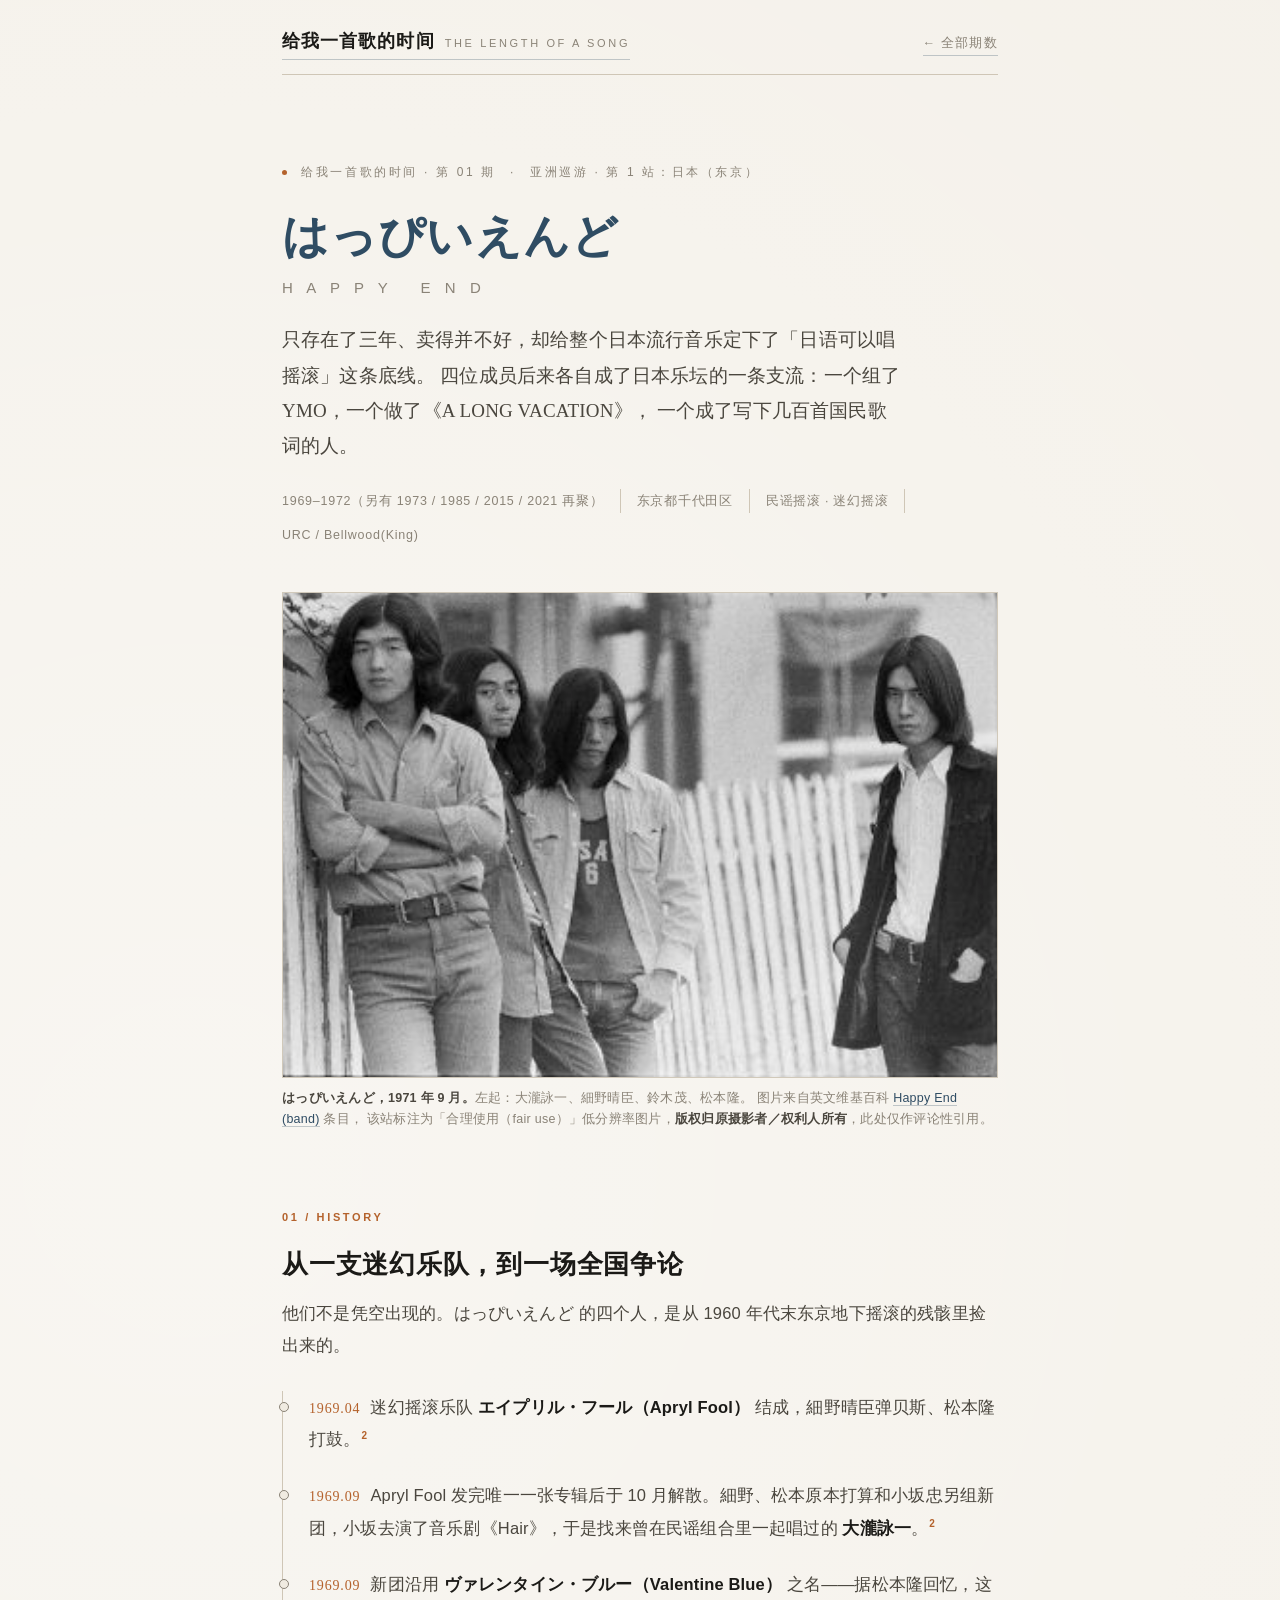
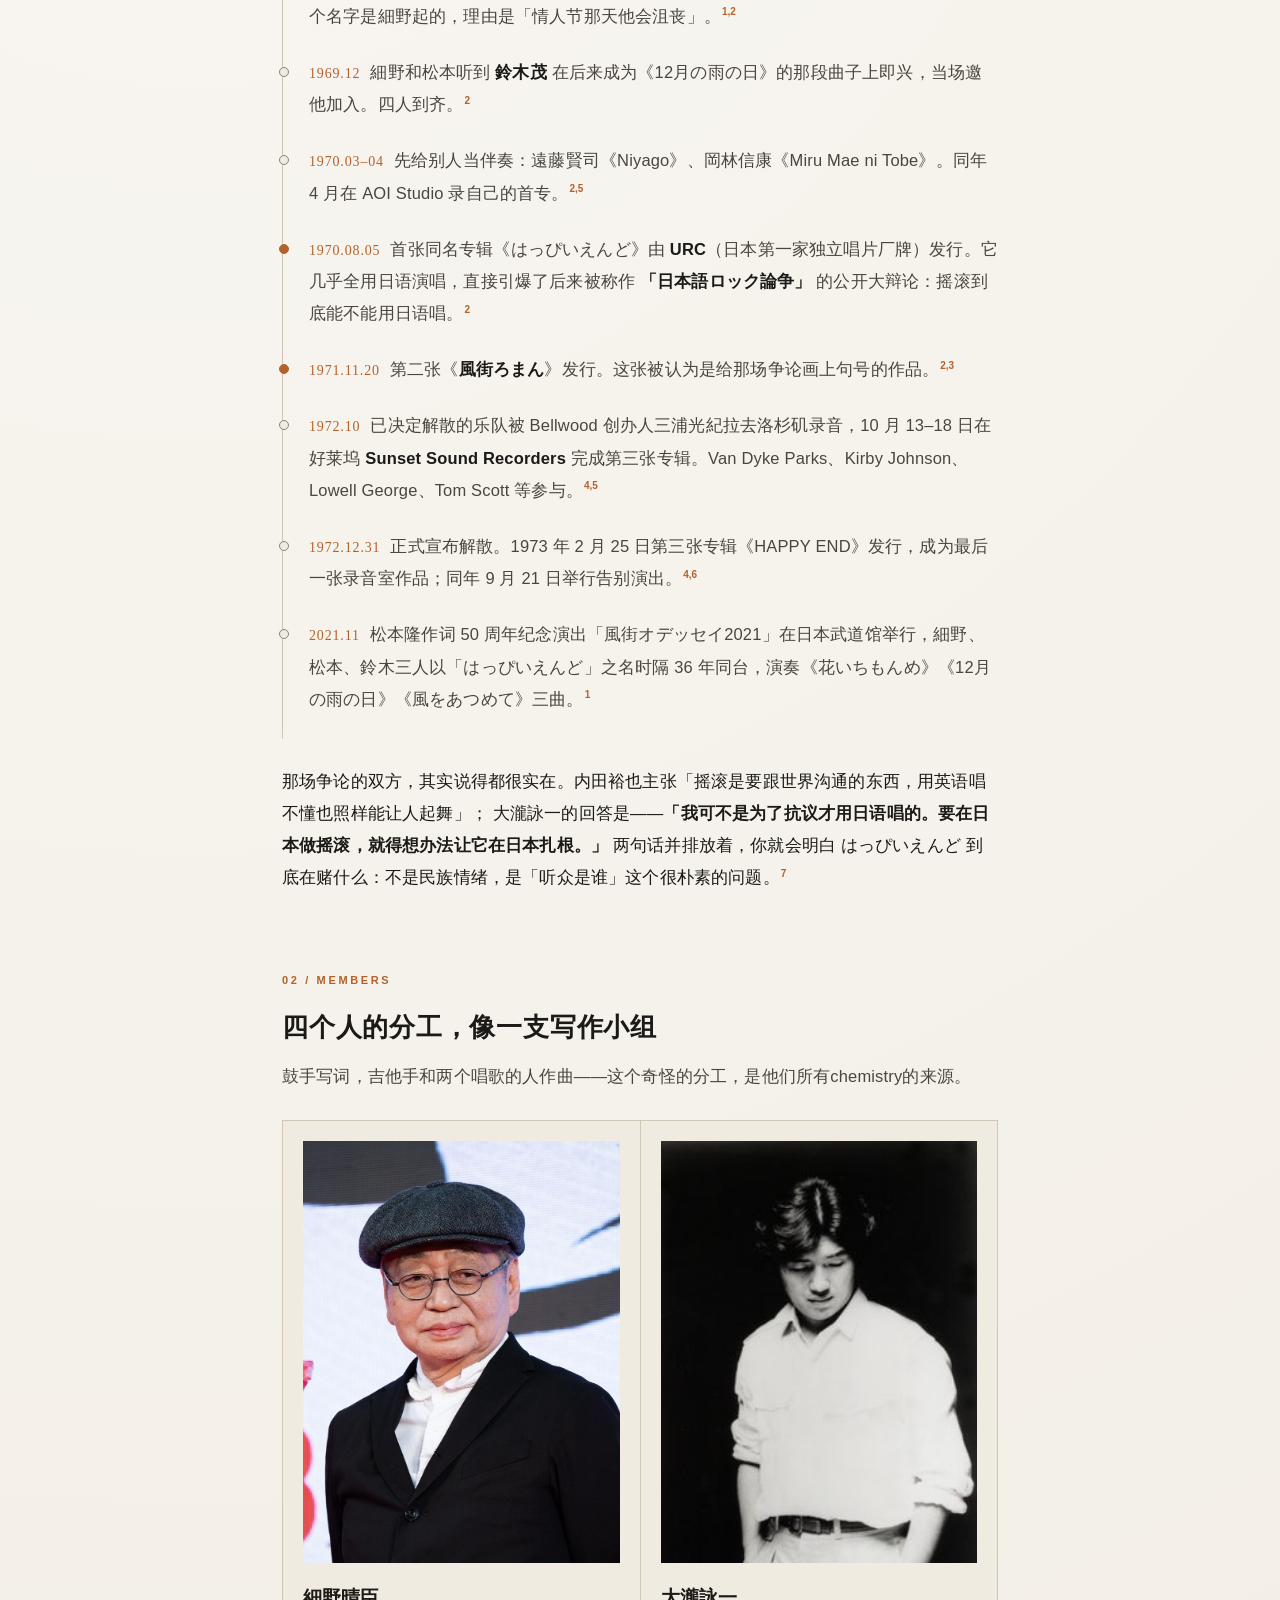
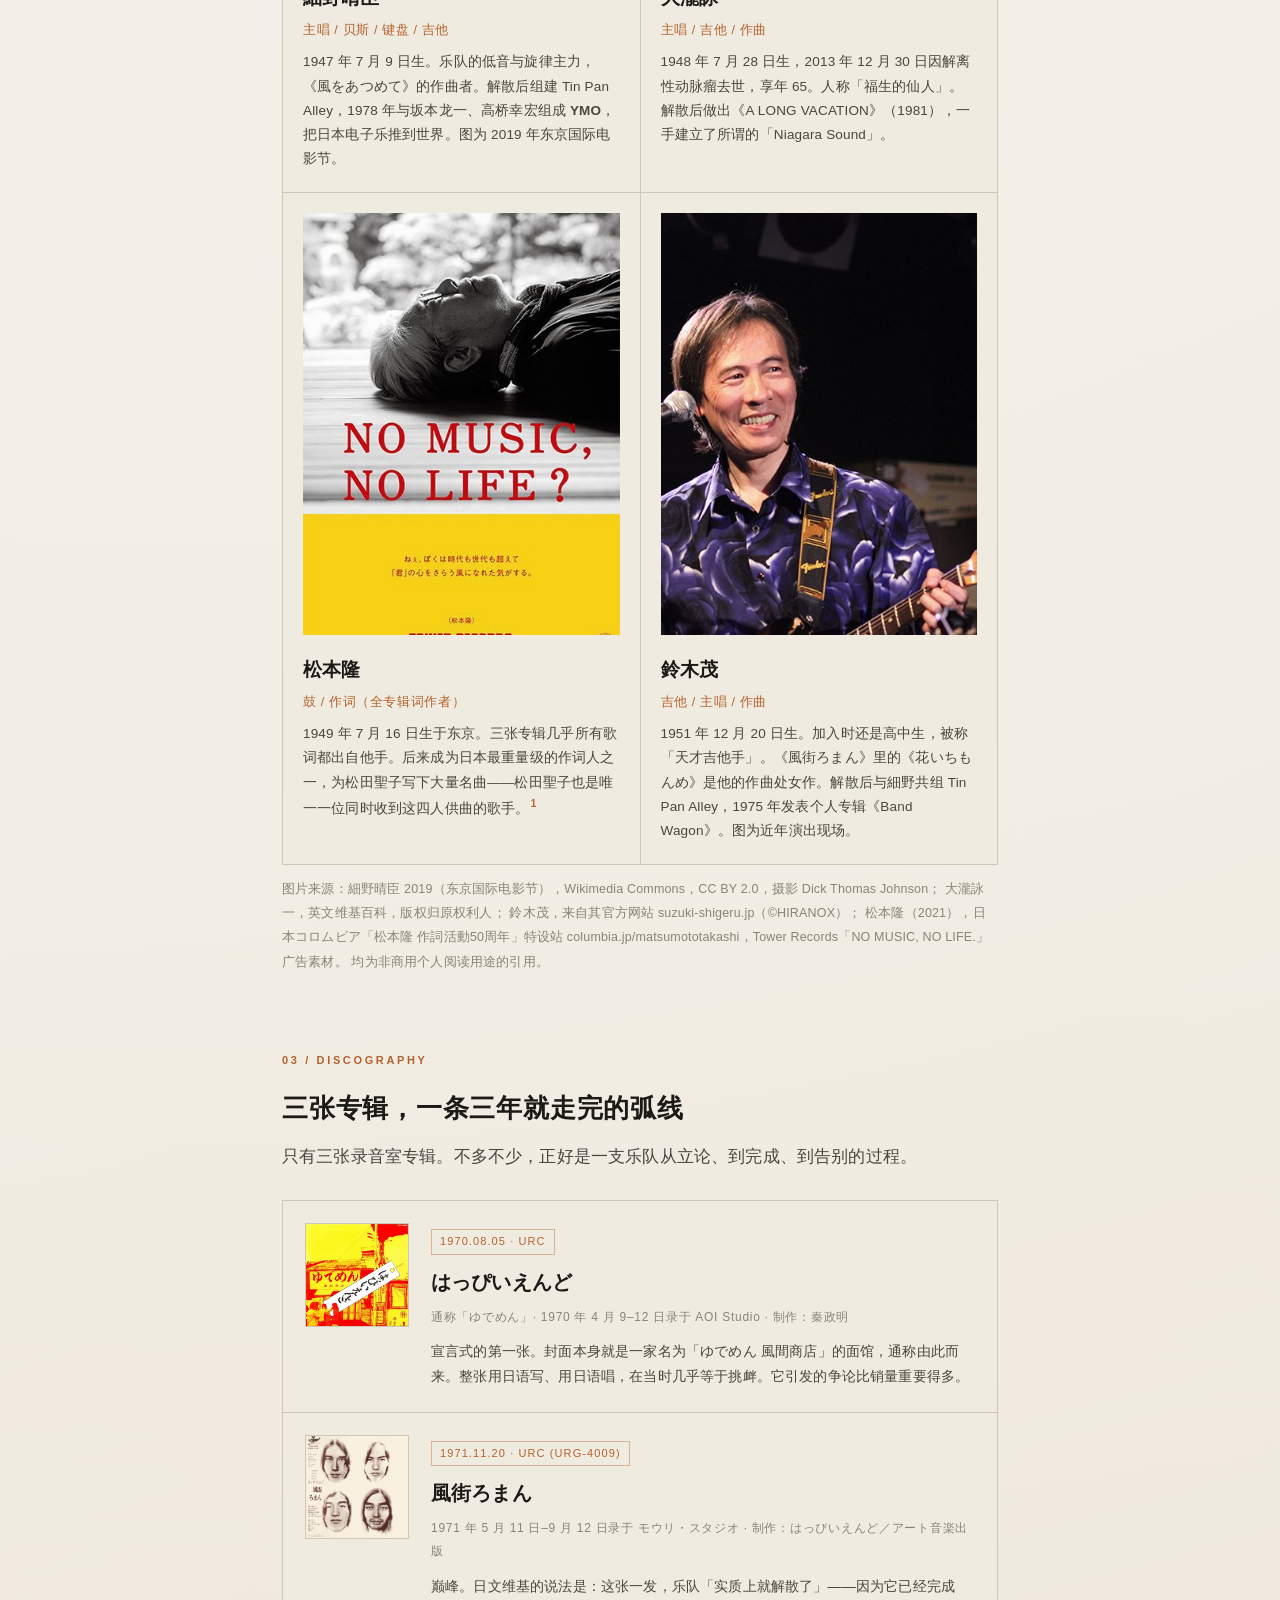
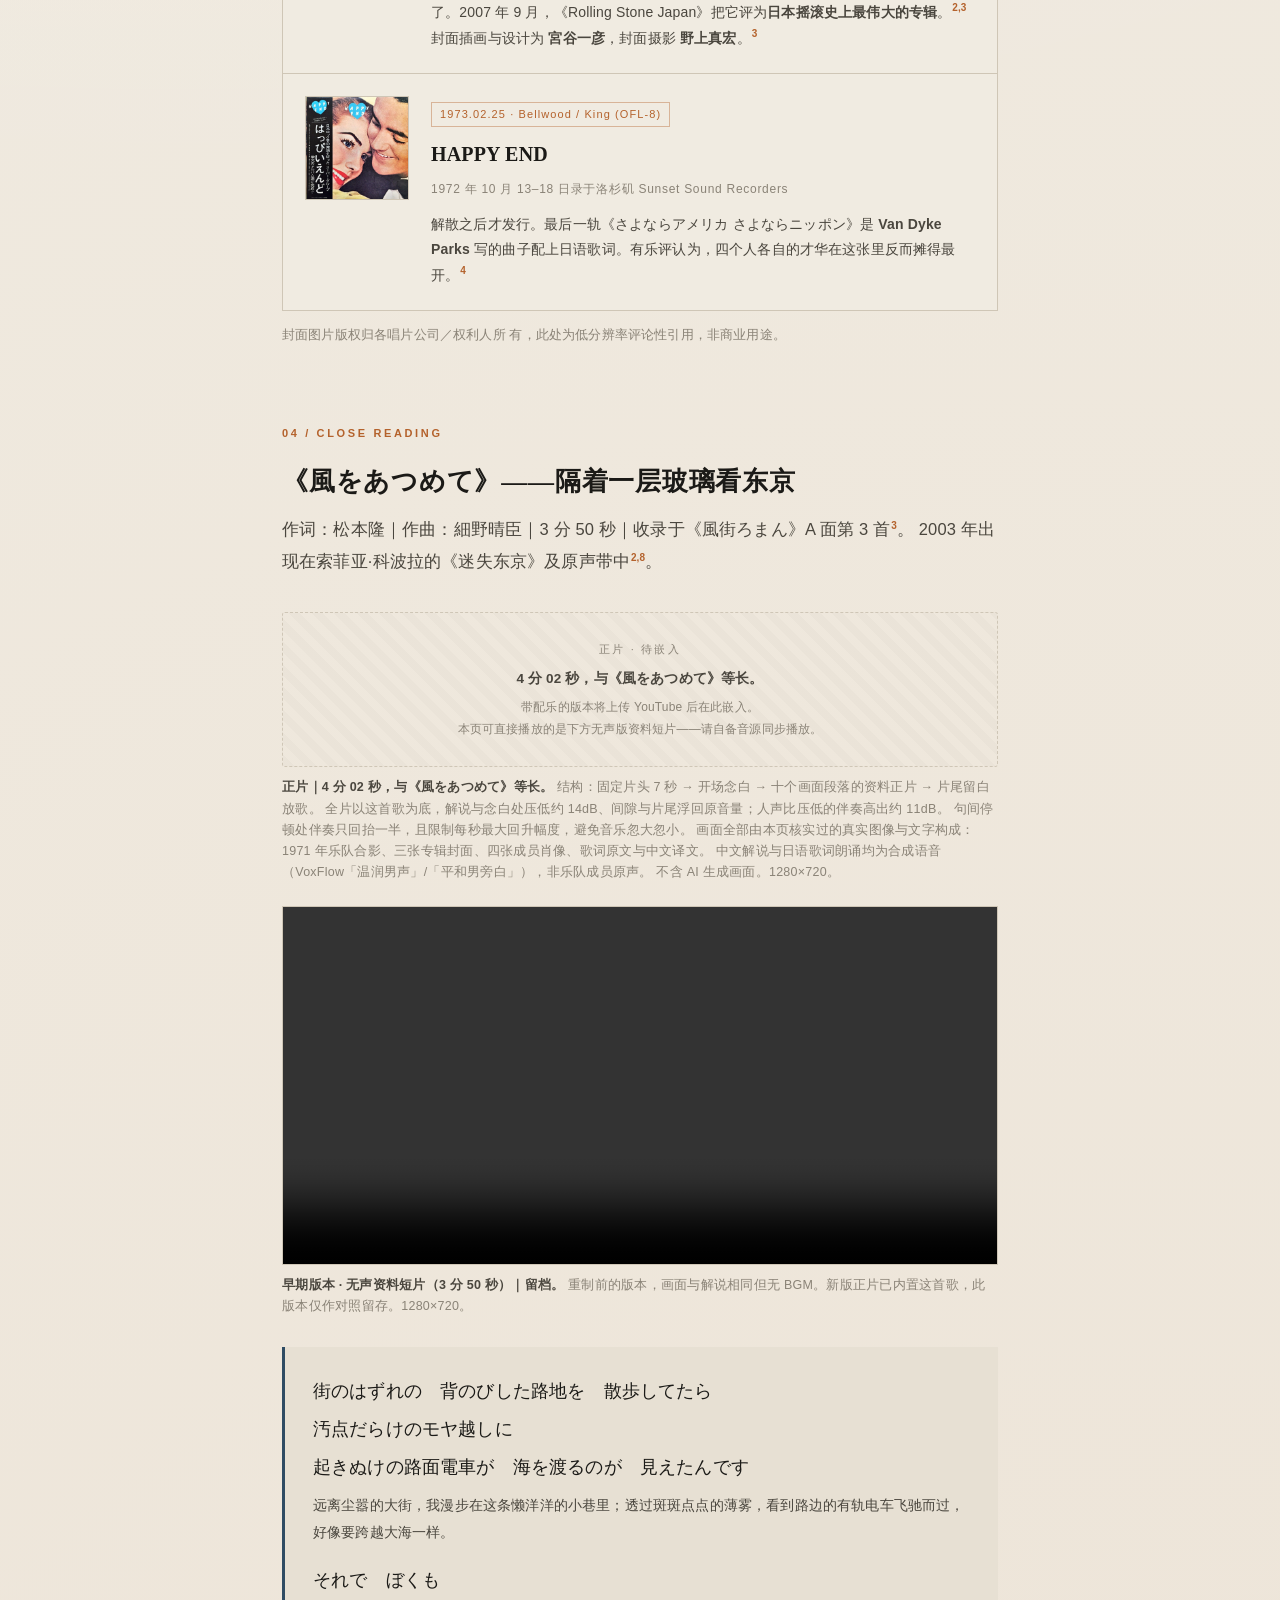
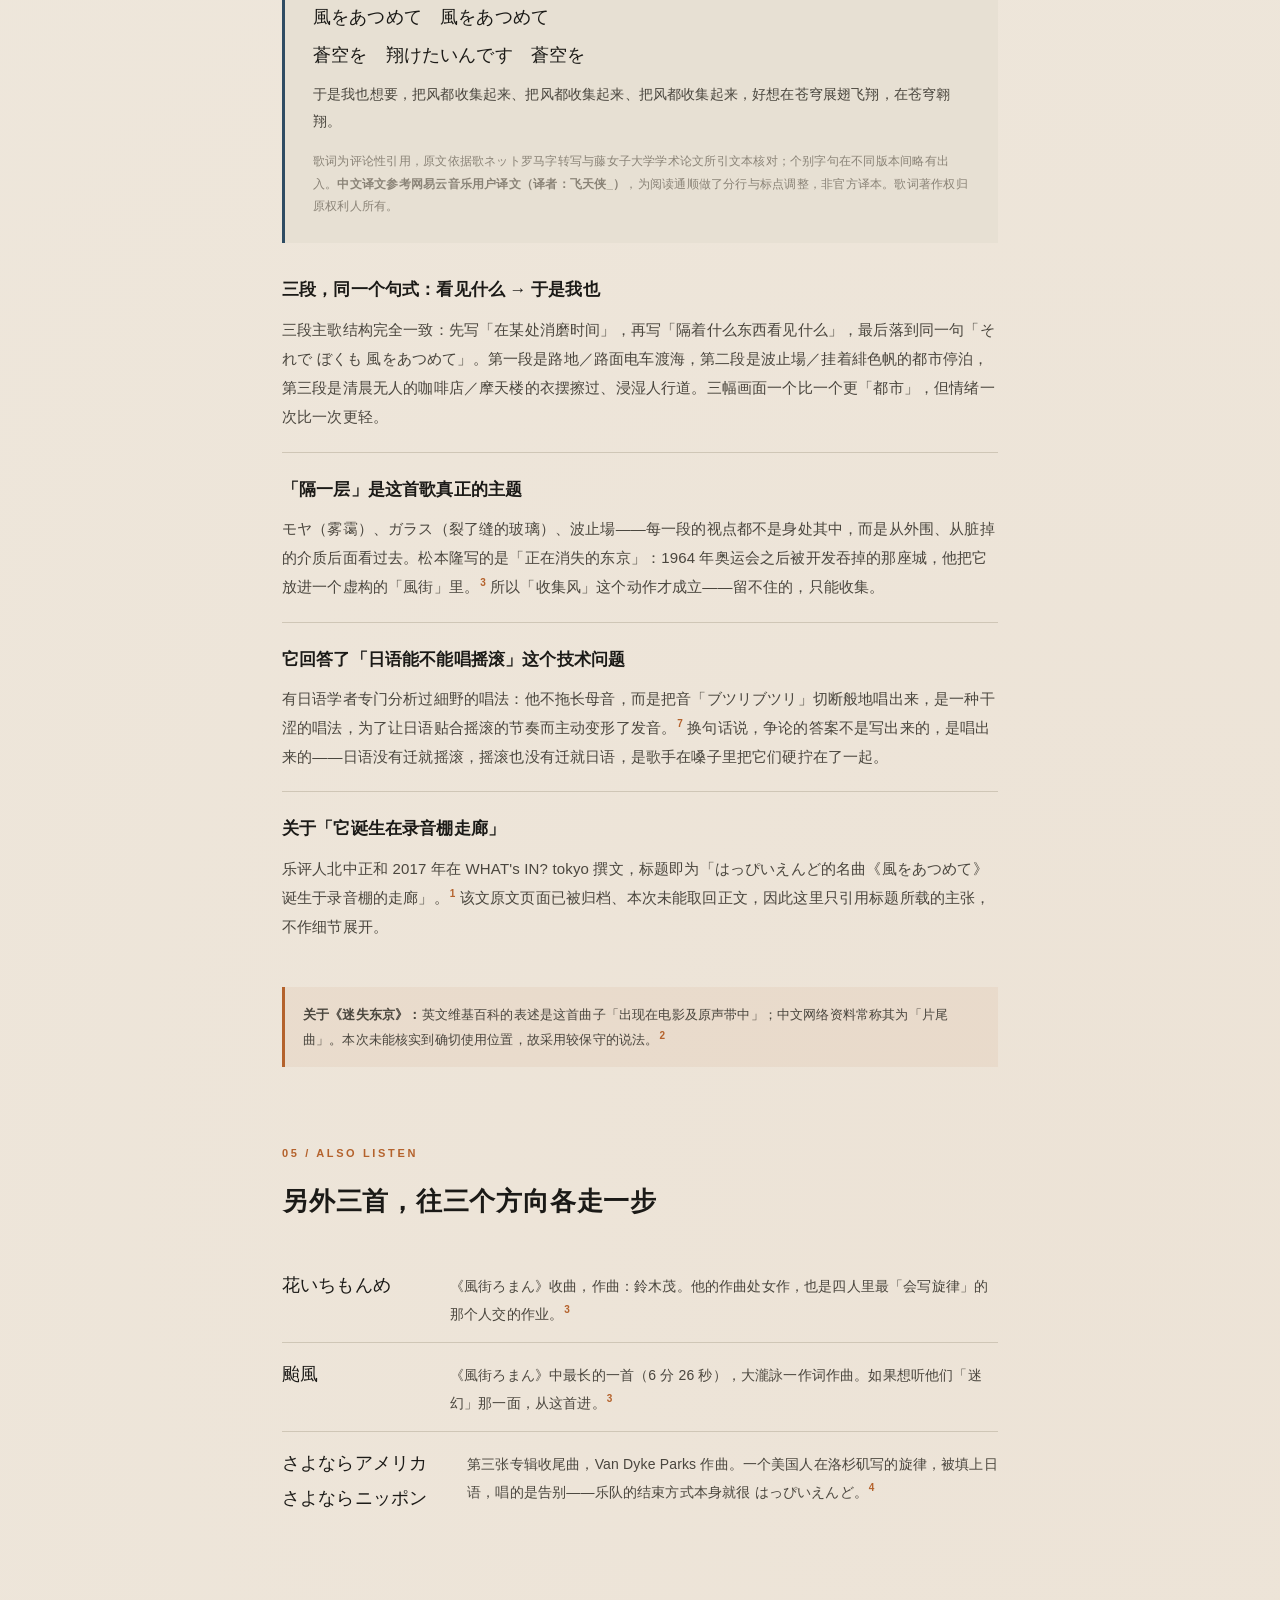
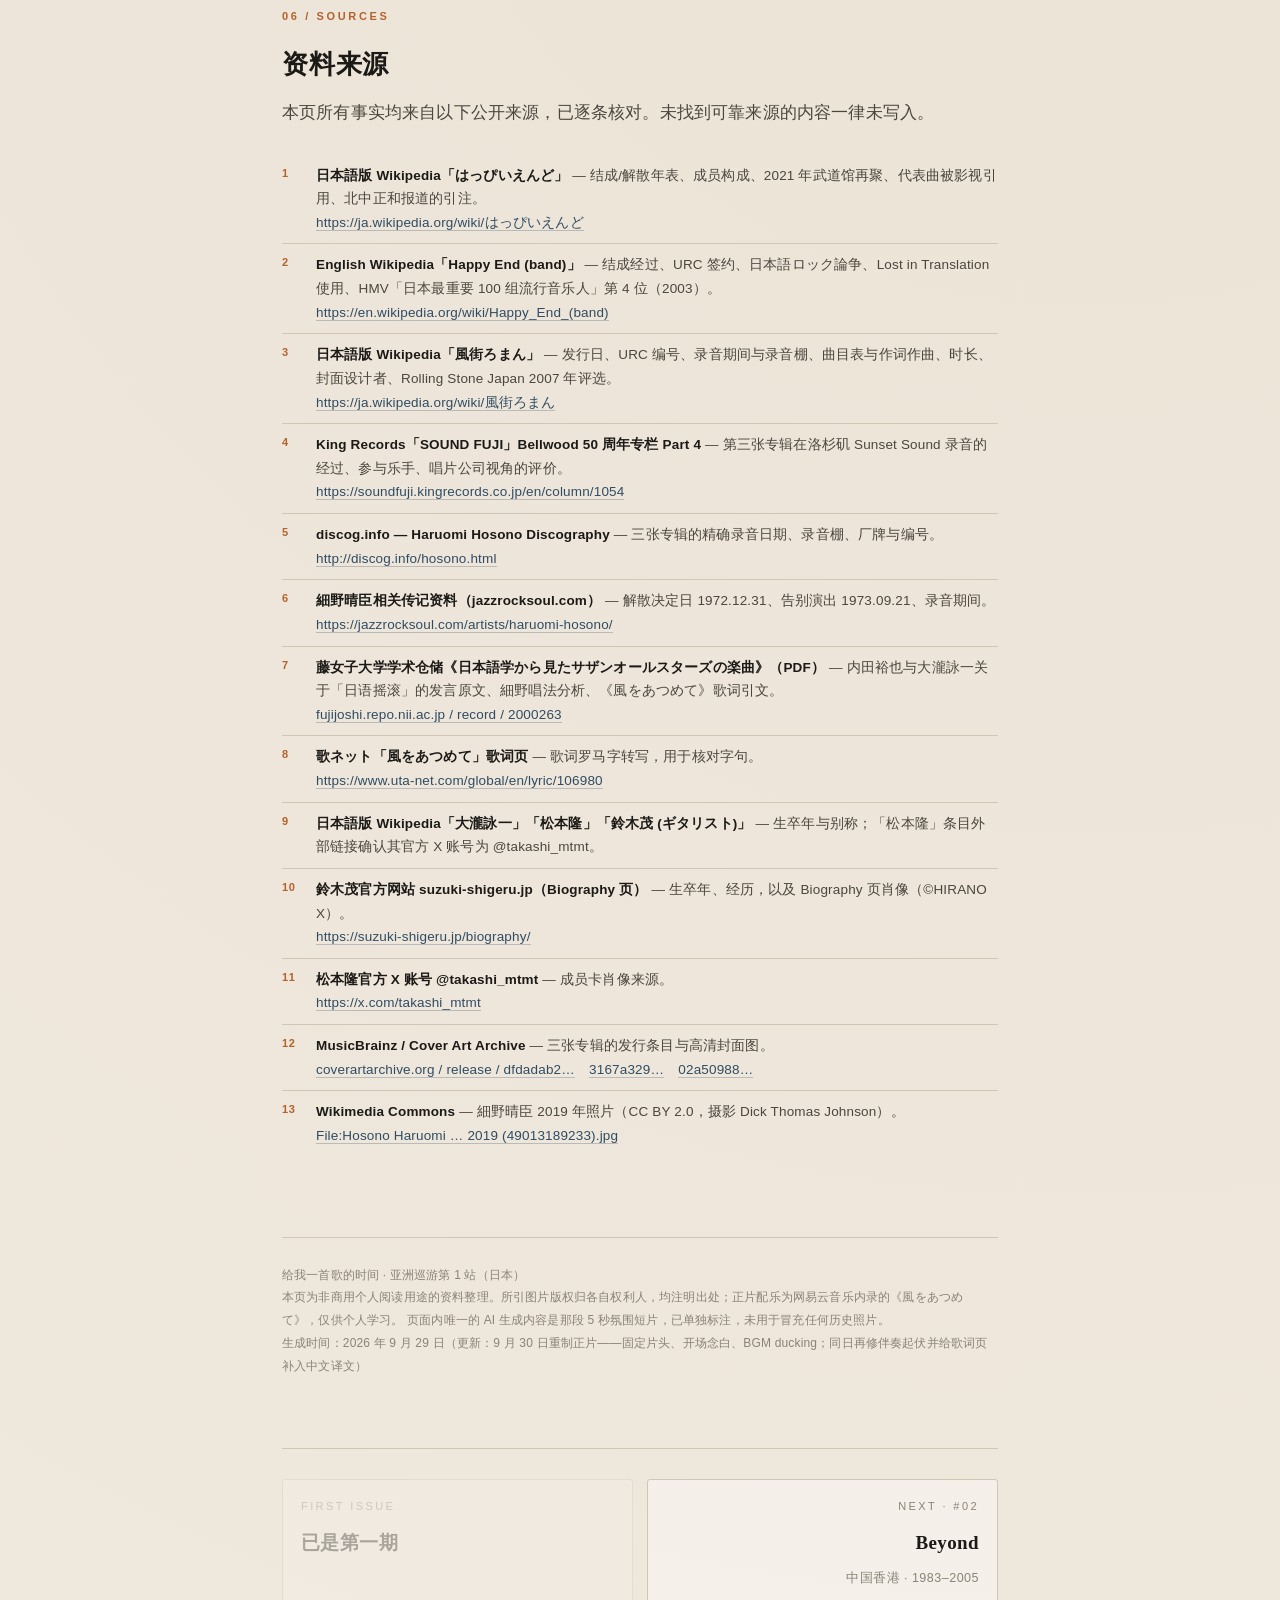
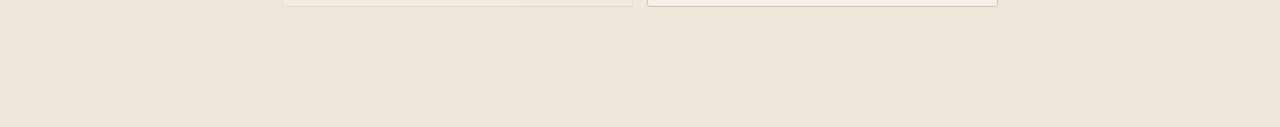
==== commit d8bf5ccd: "给我一首歌的时间 · 第03-09期（生祥乐队/野菊花/万能青年旅店/Bodyslam/The Hu/普天堡电子乐团/Soler） - 第03站 中国台湾 生祥乐队、第04站 韩国 野菊花、第05站 " ====
--- a/01-happy-end.html
+++ b/01-happy-end.html
@@ -3,7 +3,7 @@
 <head>
 <meta charset="UTF-8">
 <meta name="viewport" content="width=device-width, initial-scale=1.0">
-<title>每日一队 #01 · はっぴいえんど（日本 · 东京）</title>
+<title>给我一首歌的时间 #01 · はっぴいえんど（日本 · 东京）</title>
 <style>
 :root{
   --paper:#F0EBE1;
@@ -225,6 +225,8 @@
   .tracks li{flex-direction:column; gap:4px;}
   .tracks .t{min-width:0;}
 }
+  .video-box{background:#000;border:1px solid var(--line);border-radius:10px;overflow:hidden;margin:20px 0}
+  .video-box video{width:100%;display:block}
 </style>
 <link rel="stylesheet" href="assets/site.css">
 </head>
@@ -232,14 +234,14 @@
 <div class="wrap">
 
   <div class="site-bar">
-    <a class="brand" href="index.html">每日一队<em>One Band a Day</em></a>
+    <a class="brand" href="index.html">给我一首歌的时间<em>The Length of a Song</em></a>
     <a class="back" href="index.html">← 全部期数</a>
   </div>
 
 
   <div class="eyebrow">
     <span class="dot"></span>
-    <span>每日一队 · 第 01 期</span>
+    <span>给我一首歌的时间 · 第 01 期</span>
     <span>·</span>
     <span>亚洲巡游 · 第 1 站：日本（东京）</span>
   </div>
@@ -478,7 +480,7 @@
   </section>
 
   <footer>
-    每日一队 · 亚洲巡游第 1 站（日本）<br>
+    给我一首歌的时间 · 亚洲巡游第 1 站（日本）<br>
     本页为非商用个人阅读用途的资料整理。所引图片版权归各自权利人，均注明出处；正片配乐为网易云音乐内录的《風をあつめて》，仅供个人学习。
     页面内唯一的 AI 生成内容是那段 5 秒氛围短片，已单独标注，未用于冒充任何历史照片。<br>
     生成时间：2026 年 9 月 29 日（更新：9 月 30 日重制正片——固定片头、开场念白、BGM ducking；同日再修伴奏起伏并给歌词页补入中文译文）
--- a/assets/site.css
+++ b/assets/site.css
@@ -1,5 +1,5 @@
 /* ============================================================
-   站点级样式 · 每日一队
+   站点级样式 · 给我一首歌的时间
    只定义「站点」层面的东西（页眉 / 页脚 / 上下期导航 / 首页卡片）
    不覆盖各期内页已有的内联样式，class 全部独立命名
    ============================================================ */
